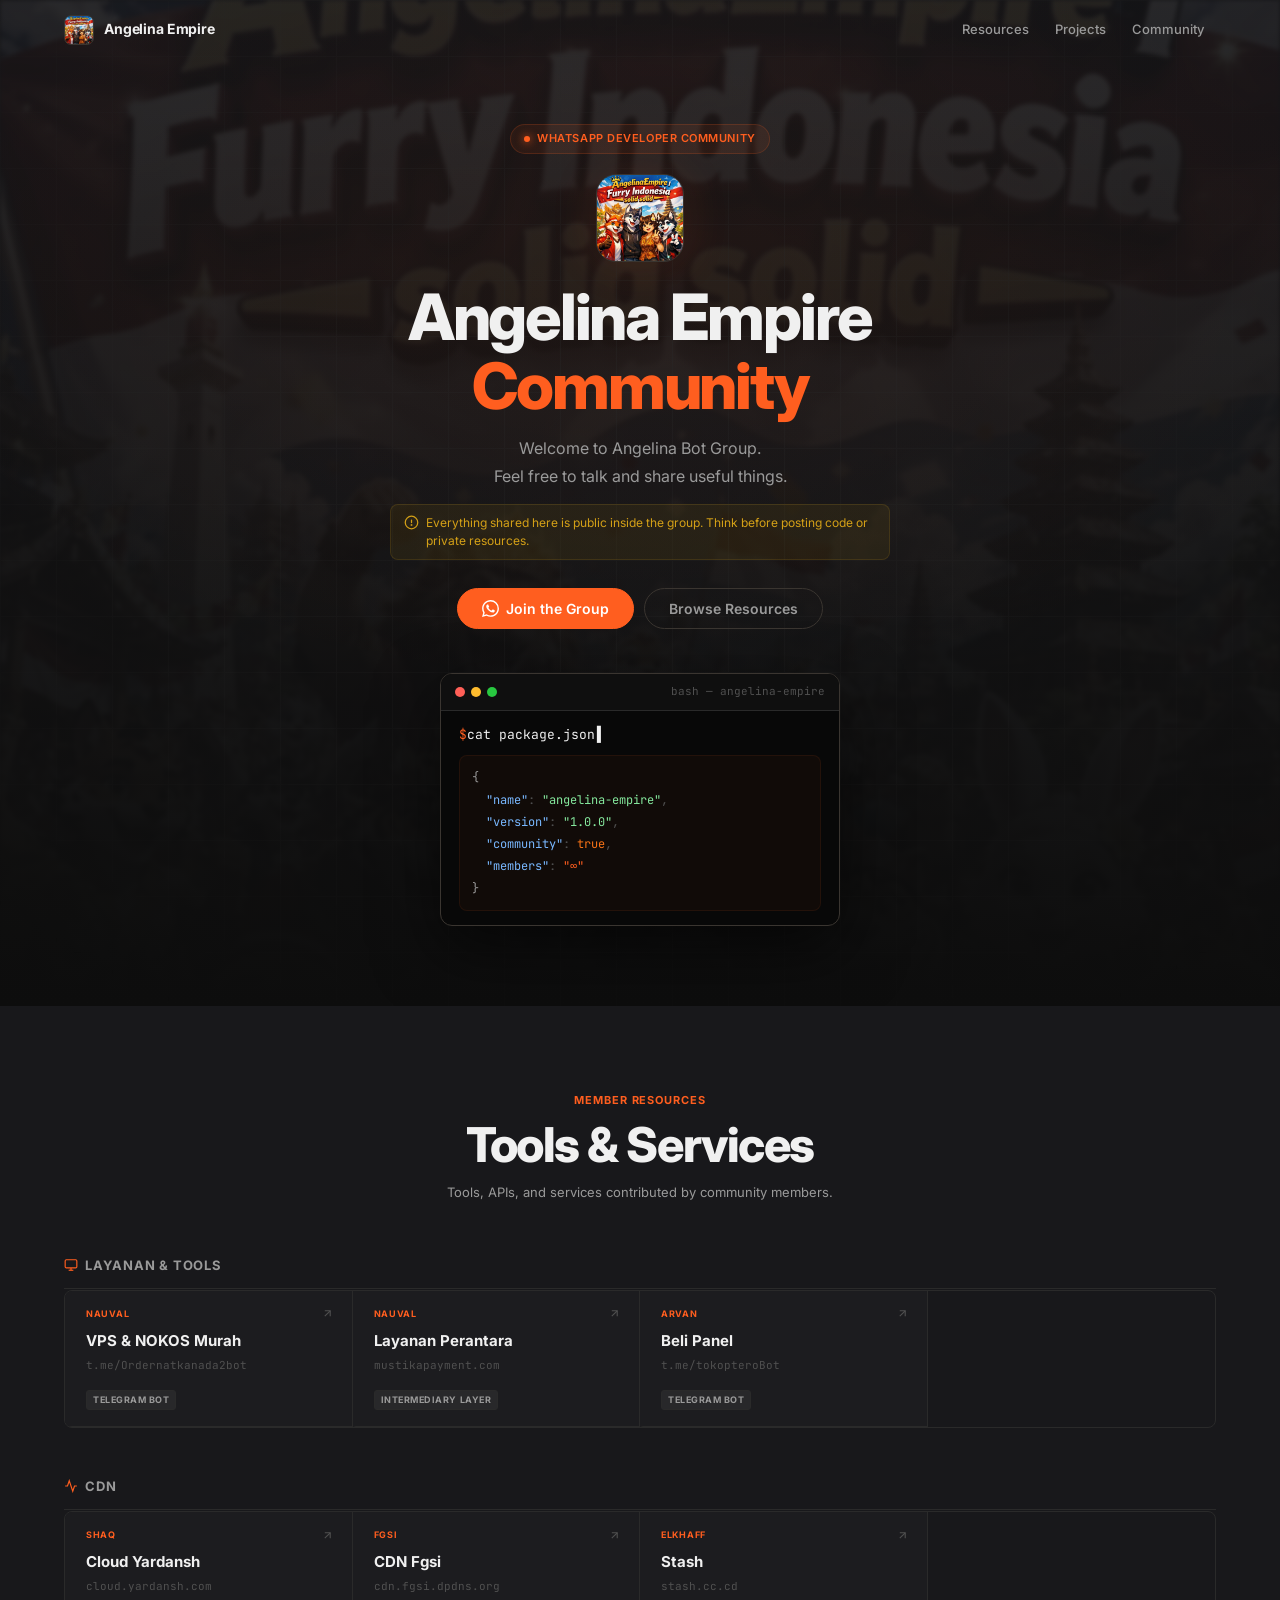
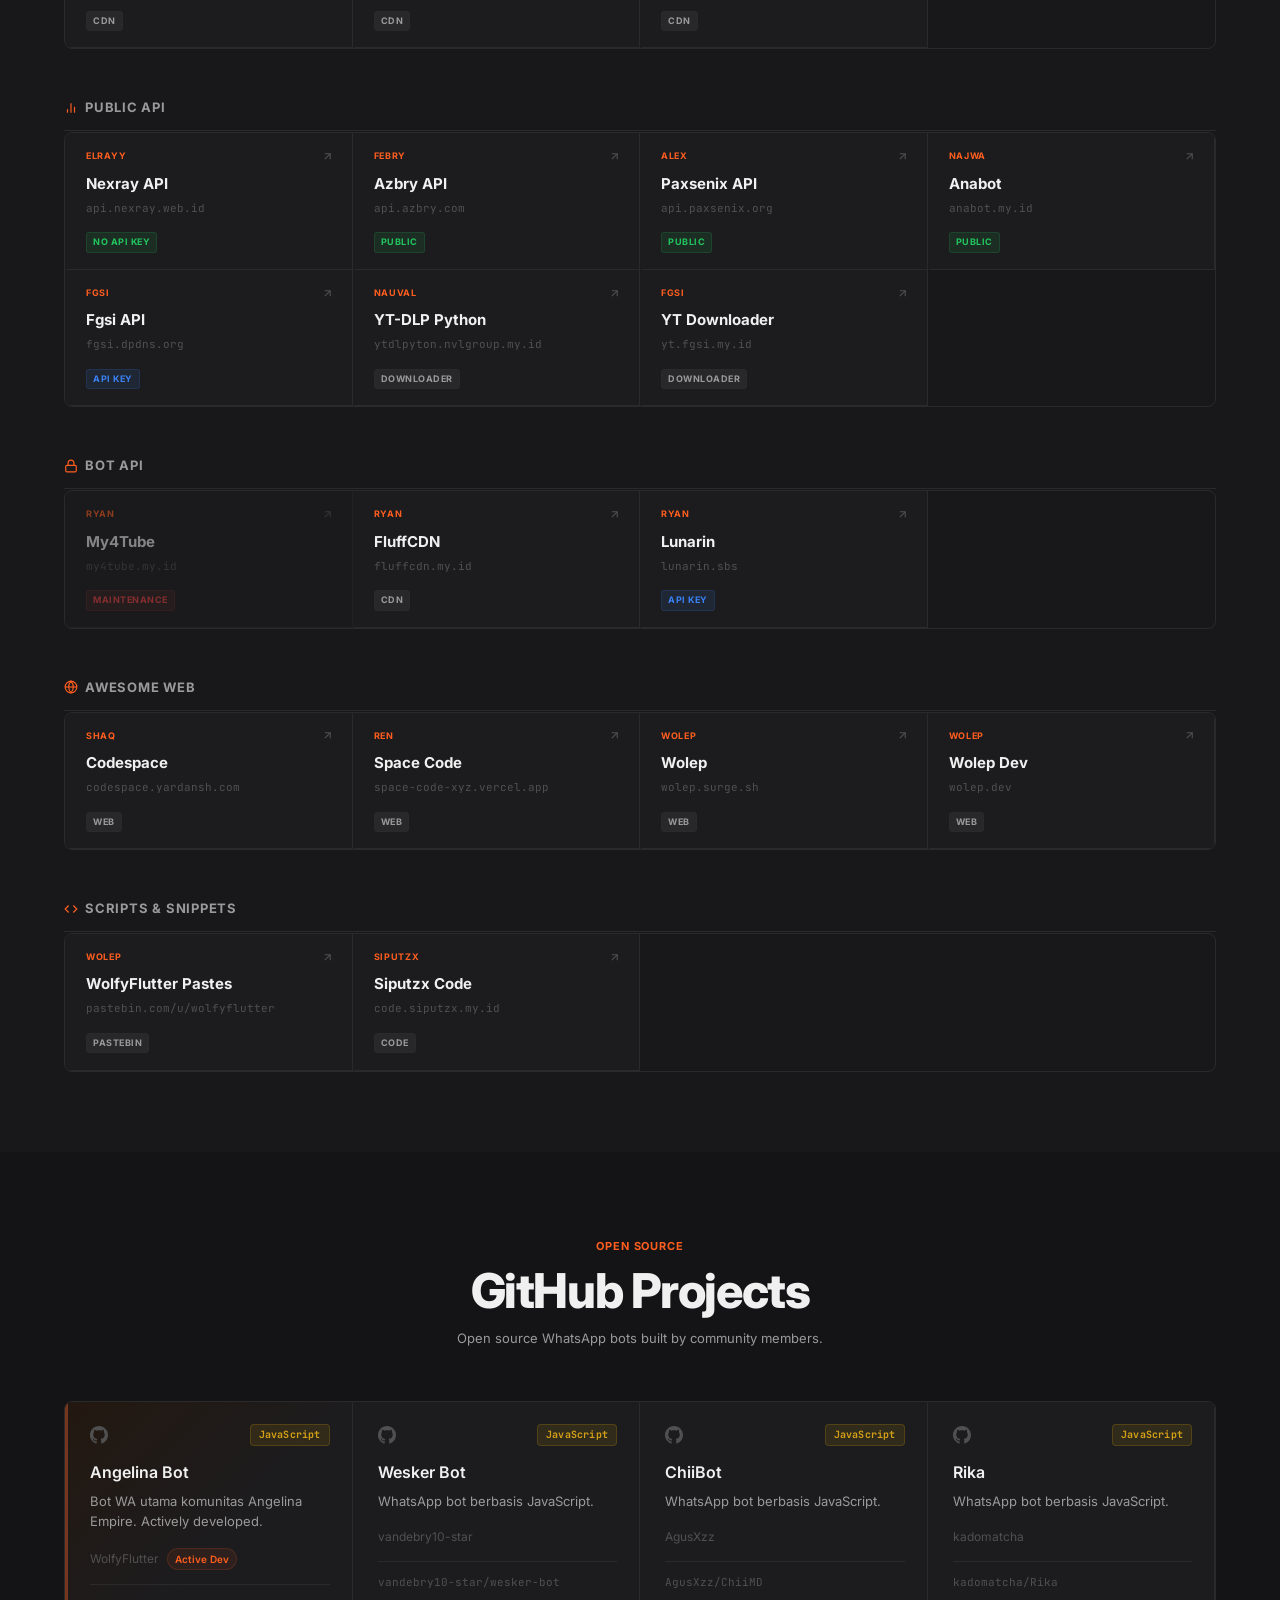
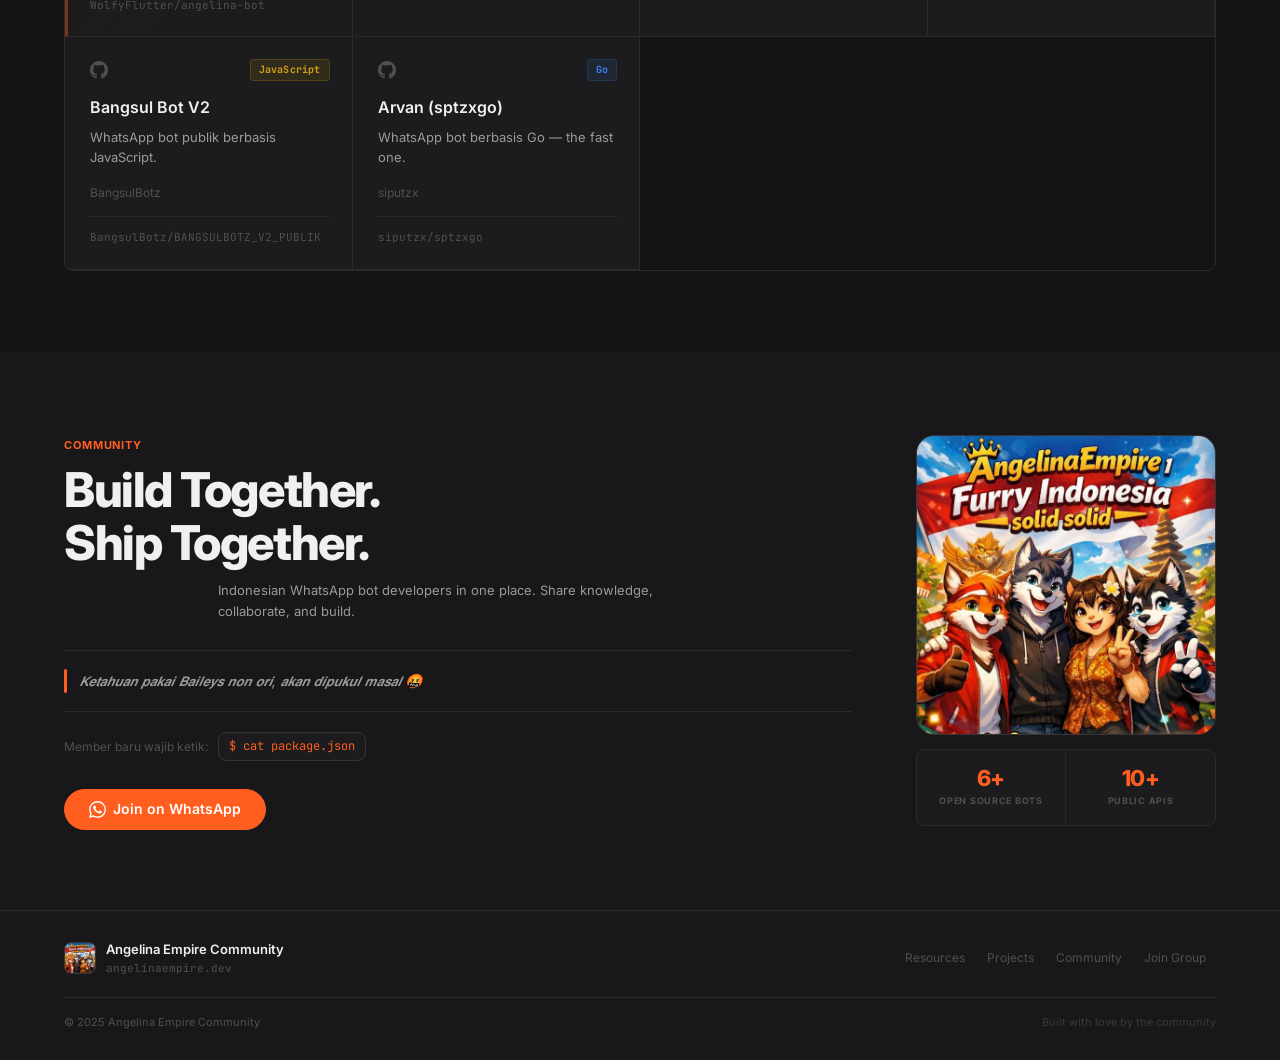
==== index.html @ 52cd5bbf "chore: extract ${ZIP_PATH} into repo" ====
<!DOCTYPE html>
<html lang="id">
<head>
  <meta charset="UTF-8">
  <meta name="viewport" content="width=device-width, initial-scale=1.0">
  <meta name="description" content="Angelina Empire Community — Komunitas developer WhatsApp Bot Indonesia. Resources, API, CDN, dan open source projects.">
  <meta property="og:title" content="Angelina Empire Community">
  <meta property="og:description" content="Komunitas developer WhatsApp Bot Indonesia. Resources, API, CDN, dan open source projects.">
  <meta property="og:image" content="https://angelinaempire.dev/assets/og-image.png">
  <meta property="og:image:width" content="1200">
  <meta property="og:image:height" content="630">
  <meta name="twitter:image" content="https://angelinaempire.dev/assets/og-image.png">
  <meta property="og:url" content="https://angelinaempire.dev">
  <meta name="twitter:card" content="summary_large_image">
  <title>Angelina Empire Community</title>
  <link rel="icon" type="image/png" sizes="32x32" href="/assets/favicon-32.png">
  <link rel="icon" type="image/png" sizes="16x16" href="/assets/favicon-16.png">
  <link rel="apple-touch-icon" sizes="180x180" href="/assets/apple-touch-icon.png">
  <link rel="icon" type="image/png" href="/assets/favicon.png">
  <link rel="preconnect" href="https://fonts.googleapis.com">
  <link rel="preconnect" href="https://fonts.gstatic.com" crossorigin>
  <link href="https://fonts.googleapis.com/css2?family=Inter:wght@300;400;500;600;700;800;900&family=JetBrains+Mono:wght@400;500;600&display=swap" rel="stylesheet">
  <link rel="stylesheet" href="style.css">
</head>
<body>

  <!-- NAV -->
  <nav class="nav" id="nav">
    <div class="nav-container">
      <a href="#" class="nav-brand">
        <img src="/assets/logo.jpeg" alt="Angelina Empire" class="nav-logo">
        <span class="nav-title">Angelina Empire</span>
      </a>
      <div class="nav-links">
        <a href="#resources" class="nav-link">Resources</a>
        <a href="#projects" class="nav-link">Projects</a>
        <a href="#community" class="nav-link">Community</a>
      </div>
      <button class="nav-hamburger" id="hamburger" aria-label="Toggle menu">
        <span></span><span></span><span></span>
      </button>
    </div>
  </nav>

  <!-- MOBILE MENU -->
  <div class="mobile-menu" id="mobileMenu">
    <a href="#resources" class="mobile-link">Resources</a>
    <a href="#projects" class="mobile-link">Projects</a>
    <a href="#community" class="mobile-link">Community</a>
    <a href="#community" class="mobile-link">Join the Community</a>
  </div>

  <!-- HERO -->
  <section class="hero" id="home">
    <div class="hero-bg">
      <img src="/assets/hero.jpeg" alt="" class="hero-bg-img" aria-hidden="true">
      <div class="hero-bg-overlay"></div>
      <div class="hero-grid-overlay"></div>
    </div>
    <div class="hero-content">
      <div class="hero-badge">
        <span class="badge-dot"></span>
        WhatsApp Developer Community
      </div>
      <img src="/assets/logo.jpeg" alt="Angelina Empire Community" class="hero-avatar">
      <h1 class="hero-title">
        Angelina Empire<br>
        <span class="hero-title-accent">Community</span>
      </h1>
      <p class="hero-desc">
        Welcome to Angelina Bot Group.<br>
        Feel free to talk and share useful things.
      </p>
      <div class="hero-notice">
        <svg width="15" height="15" viewBox="0 0 24 24" fill="none" stroke="currentColor" stroke-width="2" stroke-linecap="round" stroke-linejoin="round" aria-hidden="true"><circle cx="12" cy="12" r="10"/><line x1="12" y1="8" x2="12" y2="12"/><circle cx="12" cy="16" r="0.5" fill="currentColor"/></svg>
        Everything shared here is public inside the group. Think before posting code or private resources.
      </div>
      <div class="hero-actions">
        <a href="https://chat.whatsapp.com/FkUKtysLpDe4QeLFT6Z0Zv" target="_blank" rel="noopener" class="btn btn-primary btn-lg">
          <svg width="17" height="17" viewBox="0 0 24 24" fill="currentColor" aria-hidden="true"><path d="M17.472 14.382c-.297-.149-1.758-.867-2.03-.967-.273-.099-.471-.148-.67.15-.197.297-.767.966-.94 1.164-.173.199-.347.223-.644.075-.297-.15-1.255-.463-2.39-1.475-.883-.788-1.48-1.761-1.653-2.059-.173-.297-.018-.458.13-.606.134-.133.298-.347.446-.52.149-.174.198-.298.298-.497.099-.198.05-.371-.025-.52-.075-.149-.669-1.612-.916-2.207-.242-.579-.487-.5-.669-.51-.173-.008-.371-.01-.57-.01-.198 0-.52.074-.792.372-.272.297-1.04 1.016-1.04 2.479 0 1.462 1.065 2.875 1.213 3.074.149.198 2.096 3.2 5.077 4.487.709.306 1.262.489 1.694.625.712.227 1.36.195 1.871.118.571-.085 1.758-.719 2.006-1.413.248-.694.248-1.289.173-1.413-.074-.124-.272-.198-.57-.347m-5.421 7.403h-.004a9.87 9.87 0 01-5.031-1.378l-.361-.214-3.741.982.998-3.648-.235-.374a9.86 9.86 0 01-1.51-5.26c.001-5.45 4.436-9.884 9.888-9.884 2.64 0 5.122 1.03 6.988 2.898a9.825 9.825 0 012.893 6.994c-.003 5.45-4.437 9.884-9.885 9.884m8.413-18.297A11.815 11.815 0 0012.05 0C5.495 0 .16 5.335.157 11.892c0 2.096.547 4.142 1.588 5.945L.057 24l6.305-1.654a11.882 11.882 0 005.683 1.448h.005c6.554 0 11.89-5.335 11.893-11.893a11.821 11.821 0 00-3.48-8.413z"/></svg>
          Join the Group
        </a>
        <a href="#resources" class="btn btn-ghost btn-lg">Browse Resources</a>
      </div>
      <div class="hero-terminal">
        <div class="terminal-header">
          <span class="terminal-dot red"></span>
          <span class="terminal-dot yellow"></span>
          <span class="terminal-dot green"></span>
          <span class="terminal-title">bash — angelina-empire</span>
        </div>
        <div class="terminal-body">
          <div class="terminal-line">
            <span class="t-prompt">$</span>
            <span class="t-cmd"> cat package.json</span>
            <span class="t-cursor">▌</span>
          </div>
          <div class="terminal-output">
            <span class="t-brace">{</span><br>
            &nbsp;&nbsp;<span class="t-key">"name"</span><span class="t-colon">:</span> <span class="t-str">"angelina-empire"</span><span class="t-colon">,</span><br>
            &nbsp;&nbsp;<span class="t-key">"version"</span><span class="t-colon">:</span> <span class="t-str">"1.0.0"</span><span class="t-colon">,</span><br>
            &nbsp;&nbsp;<span class="t-key">"community"</span><span class="t-colon">:</span> <span class="t-bool">true</span><span class="t-colon">,</span><br>
            &nbsp;&nbsp;<span class="t-key">"members"</span><span class="t-colon">:</span> <span class="t-num">"∞"</span><br>
            <span class="t-brace">}</span>
          </div>
        </div>
      </div>
    </div>
  </section>

  <!-- RESOURCES -->
  <section class="section" id="resources">
    <div class="container">
      <div class="section-header">
        <div class="section-eyebrow">Member Resources</div>
        <h2 class="section-title">Tools &amp; Services</h2>
        <p class="section-desc">Tools, APIs, and services contributed by community members.</p>
      </div>

      <!-- Layanan & Tools -->
      <div class="resource-category">
        <h3 class="category-title">
          <svg width="14" height="14" viewBox="0 0 24 24" fill="none" stroke="currentColor" stroke-width="2" aria-hidden="true"><rect x="2" y="3" width="20" height="14" rx="2"/><line x1="8" y1="21" x2="16" y2="21"/><line x1="12" y1="17" x2="12" y2="21"/></svg>
          Layanan &amp; Tools
        </h3>
        <div class="resource-grid">
          <a href="https://t.me/Ordernatkanada2bot" target="_blank" rel="noopener" class="resource-card">
            <div class="rc-top">
              <span class="rc-owner">Nauval</span>
              <svg class="rc-arrow" width="13" height="13" viewBox="0 0 24 24" fill="none" stroke="currentColor" stroke-width="2" aria-hidden="true"><line x1="7" y1="17" x2="17" y2="7"/><polyline points="7 7 17 7 17 17"/></svg>
            </div>
            <h4 class="rc-title">VPS &amp; NOKOS Murah</h4>
            <p class="rc-url">t.me/Ordernatkanada2bot</p>
            <span class="rc-tag">Telegram Bot</span>
          </a>
          <a href="https://mustikapayment.com" target="_blank" rel="noopener" class="resource-card">
            <div class="rc-top">
              <span class="rc-owner">Nauval</span>
              <svg class="rc-arrow" width="13" height="13" viewBox="0 0 24 24" fill="none" stroke="currentColor" stroke-width="2" aria-hidden="true"><line x1="7" y1="17" x2="17" y2="7"/><polyline points="7 7 17 7 17 17"/></svg>
            </div>
            <h4 class="rc-title">Layanan Perantara</h4>
            <p class="rc-url">mustikapayment.com</p>
            <span class="rc-tag">Intermediary Layer</span>
          </a>
          <a href="https://t.me/tokopteroBot" target="_blank" rel="noopener" class="resource-card">
            <div class="rc-top">
              <span class="rc-owner">Arvan</span>
              <svg class="rc-arrow" width="13" height="13" viewBox="0 0 24 24" fill="none" stroke="currentColor" stroke-width="2" aria-hidden="true"><line x1="7" y1="17" x2="17" y2="7"/><polyline points="7 7 17 7 17 17"/></svg>
            </div>
            <h4 class="rc-title">Beli Panel</h4>
            <p class="rc-url">t.me/tokopteroBot</p>
            <span class="rc-tag">Telegram Bot</span>
          </a>
        </div>
      </div>

      <!-- CDN -->
      <div class="resource-category">
        <h3 class="category-title">
          <svg width="14" height="14" viewBox="0 0 24 24" fill="none" stroke="currentColor" stroke-width="2" aria-hidden="true"><polyline points="22 12 18 12 15 21 9 3 6 12 2 12"/></svg>
          CDN
        </h3>
        <div class="resource-grid">
          <a href="https://cloud.yardansh.com" target="_blank" rel="noopener" class="resource-card">
            <div class="rc-top">
              <span class="rc-owner">Shaq</span>
              <svg class="rc-arrow" width="13" height="13" viewBox="0 0 24 24" fill="none" stroke="currentColor" stroke-width="2" aria-hidden="true"><line x1="7" y1="17" x2="17" y2="7"/><polyline points="7 7 17 7 17 17"/></svg>
            </div>
            <h4 class="rc-title">Cloud Yardansh</h4>
            <p class="rc-url">cloud.yardansh.com</p>
            <span class="rc-tag">CDN</span>
          </a>
          <a href="https://cdn.fgsi.dpdns.org" target="_blank" rel="noopener" class="resource-card">
            <div class="rc-top">
              <span class="rc-owner">Fgsi</span>
              <svg class="rc-arrow" width="13" height="13" viewBox="0 0 24 24" fill="none" stroke="currentColor" stroke-width="2" aria-hidden="true"><line x1="7" y1="17" x2="17" y2="7"/><polyline points="7 7 17 7 17 17"/></svg>
            </div>
            <h4 class="rc-title">CDN Fgsi</h4>
            <p class="rc-url">cdn.fgsi.dpdns.org</p>
            <span class="rc-tag">CDN</span>
          </a>
          <a href="https://stash.cc.cd" target="_blank" rel="noopener" class="resource-card">
            <div class="rc-top">
              <span class="rc-owner">elkhaff</span>
              <svg class="rc-arrow" width="13" height="13" viewBox="0 0 24 24" fill="none" stroke="currentColor" stroke-width="2" aria-hidden="true"><line x1="7" y1="17" x2="17" y2="7"/><polyline points="7 7 17 7 17 17"/></svg>
            </div>
            <h4 class="rc-title">Stash</h4>
            <p class="rc-url">stash.cc.cd</p>
            <span class="rc-tag">CDN</span>
          </a>
        </div>
      </div>

      <!-- Public API -->
      <div class="resource-category">
        <h3 class="category-title">
          <svg width="14" height="14" viewBox="0 0 24 24" fill="none" stroke="currentColor" stroke-width="2" aria-hidden="true"><path d="M18 20V10"/><path d="M12 20V4"/><path d="M6 20v-6"/></svg>
          Public API
        </h3>
        <div class="resource-grid">
          <a href="https://api.nexray.web.id" target="_blank" rel="noopener" class="resource-card">
            <div class="rc-top">
              <span class="rc-owner">Elrayy</span>
              <svg class="rc-arrow" width="13" height="13" viewBox="0 0 24 24" fill="none" stroke="currentColor" stroke-width="2" aria-hidden="true"><line x1="7" y1="17" x2="17" y2="7"/><polyline points="7 7 17 7 17 17"/></svg>
            </div>
            <h4 class="rc-title">Nexray API</h4>
            <p class="rc-url">api.nexray.web.id</p>
            <span class="rc-tag tag-free">No API Key</span>
          </a>
          <a href="https://api.azbry.com" target="_blank" rel="noopener" class="resource-card">
            <div class="rc-top">
              <span class="rc-owner">Febry</span>
              <svg class="rc-arrow" width="13" height="13" viewBox="0 0 24 24" fill="none" stroke="currentColor" stroke-width="2" aria-hidden="true"><line x1="7" y1="17" x2="17" y2="7"/><polyline points="7 7 17 7 17 17"/></svg>
            </div>
            <h4 class="rc-title">Azbry API</h4>
            <p class="rc-url">api.azbry.com</p>
            <span class="rc-tag tag-free">Public</span>
          </a>
          <a href="https://api.paxsenix.org" target="_blank" rel="noopener" class="resource-card">
            <div class="rc-top">
              <span class="rc-owner">Alex</span>
              <svg class="rc-arrow" width="13" height="13" viewBox="0 0 24 24" fill="none" stroke="currentColor" stroke-width="2" aria-hidden="true"><line x1="7" y1="17" x2="17" y2="7"/><polyline points="7 7 17 7 17 17"/></svg>
            </div>
            <h4 class="rc-title">Paxsenix API</h4>
            <p class="rc-url">api.paxsenix.org</p>
            <span class="rc-tag tag-free">Public</span>
          </a>
          <a href="https://anabot.my.id" target="_blank" rel="noopener" class="resource-card">
            <div class="rc-top">
              <span class="rc-owner">Najwa</span>
              <svg class="rc-arrow" width="13" height="13" viewBox="0 0 24 24" fill="none" stroke="currentColor" stroke-width="2" aria-hidden="true"><line x1="7" y1="17" x2="17" y2="7"/><polyline points="7 7 17 7 17 17"/></svg>
            </div>
            <h4 class="rc-title">Anabot</h4>
            <p class="rc-url">anabot.my.id</p>
            <span class="rc-tag tag-free">Public</span>
          </a>
          <a href="https://fgsi.dpdns.org" target="_blank" rel="noopener" class="resource-card">
            <div class="rc-top">
              <span class="rc-owner">Fgsi</span>
              <svg class="rc-arrow" width="13" height="13" viewBox="0 0 24 24" fill="none" stroke="currentColor" stroke-width="2" aria-hidden="true"><line x1="7" y1="17" x2="17" y2="7"/><polyline points="7 7 17 7 17 17"/></svg>
            </div>
            <h4 class="rc-title">Fgsi API</h4>
            <p class="rc-url">fgsi.dpdns.org</p>
            <span class="rc-tag tag-key">API Key</span>
          </a>
          <a href="https://ytdlpyton.nvlgroup.my.id/" target="_blank" rel="noopener" class="resource-card">
            <div class="rc-top">
              <span class="rc-owner">Nauval</span>
              <svg class="rc-arrow" width="13" height="13" viewBox="0 0 24 24" fill="none" stroke="currentColor" stroke-width="2" aria-hidden="true"><line x1="7" y1="17" x2="17" y2="7"/><polyline points="7 7 17 7 17 17"/></svg>
            </div>
            <h4 class="rc-title">YT-DLP Python</h4>
            <p class="rc-url">ytdlpyton.nvlgroup.my.id</p>
            <span class="rc-tag">Downloader</span>
          </a>
          <a href="https://yt.fgsi.my.id" target="_blank" rel="noopener" class="resource-card">
            <div class="rc-top">
              <span class="rc-owner">Fgsi</span>
              <svg class="rc-arrow" width="13" height="13" viewBox="0 0 24 24" fill="none" stroke="currentColor" stroke-width="2" aria-hidden="true"><line x1="7" y1="17" x2="17" y2="7"/><polyline points="7 7 17 7 17 17"/></svg>
            </div>
            <h4 class="rc-title">YT Downloader</h4>
            <p class="rc-url">yt.fgsi.my.id</p>
            <span class="rc-tag">Downloader</span>
          </a>
        </div>
      </div>

      <!-- Bot API -->
      <div class="resource-category">
        <h3 class="category-title">
          <svg width="14" height="14" viewBox="0 0 24 24" fill="none" stroke="currentColor" stroke-width="2" aria-hidden="true"><rect x="3" y="11" width="18" height="11" rx="2" ry="2"/><path d="M7 11V7a5 5 0 0110 0v4"/></svg>
          Bot API
        </h3>
        <div class="resource-grid">
          <a href="https://my4tube.my.id" target="_blank" rel="noopener" class="resource-card resource-card-dim">
            <div class="rc-top">
              <span class="rc-owner">Ryan</span>
              <svg class="rc-arrow" width="13" height="13" viewBox="0 0 24 24" fill="none" stroke="currentColor" stroke-width="2" aria-hidden="true"><line x1="7" y1="17" x2="17" y2="7"/><polyline points="7 7 17 7 17 17"/></svg>
            </div>
            <h4 class="rc-title">My4Tube</h4>
            <p class="rc-url">my4tube.my.id</p>
            <span class="rc-tag tag-maintenance">Maintenance</span>
          </a>
          <a href="https://fluffcdn.my.id" target="_blank" rel="noopener" class="resource-card">
            <div class="rc-top">
              <span class="rc-owner">Ryan</span>
              <svg class="rc-arrow" width="13" height="13" viewBox="0 0 24 24" fill="none" stroke="currentColor" stroke-width="2" aria-hidden="true"><line x1="7" y1="17" x2="17" y2="7"/><polyline points="7 7 17 7 17 17"/></svg>
            </div>
            <h4 class="rc-title">FluffCDN</h4>
            <p class="rc-url">fluffcdn.my.id</p>
            <span class="rc-tag">CDN</span>
          </a>
          <a href="https://lunarin.sbs" target="_blank" rel="noopener" class="resource-card">
            <div class="rc-top">
              <span class="rc-owner">Ryan</span>
              <svg class="rc-arrow" width="13" height="13" viewBox="0 0 24 24" fill="none" stroke="currentColor" stroke-width="2" aria-hidden="true"><line x1="7" y1="17" x2="17" y2="7"/><polyline points="7 7 17 7 17 17"/></svg>
            </div>
            <h4 class="rc-title">Lunarin</h4>
            <p class="rc-url">lunarin.sbs</p>
            <span class="rc-tag tag-key">API Key</span>
          </a>
        </div>
      </div>

      <!-- Awesome Web -->
      <div class="resource-category">
        <h3 class="category-title">
          <svg width="14" height="14" viewBox="0 0 24 24" fill="none" stroke="currentColor" stroke-width="2" aria-hidden="true"><circle cx="12" cy="12" r="10"/><line x1="2" y1="12" x2="22" y2="12"/><path d="M12 2a15.3 15.3 0 014 10 15.3 15.3 0 01-4 10 15.3 15.3 0 01-4-10 15.3 15.3 0 014-10z"/></svg>
          Awesome Web
        </h3>
        <div class="resource-grid">
          <a href="https://codespace.yardansh.com" target="_blank" rel="noopener" class="resource-card">
            <div class="rc-top">
              <span class="rc-owner">Shaq</span>
              <svg class="rc-arrow" width="13" height="13" viewBox="0 0 24 24" fill="none" stroke="currentColor" stroke-width="2" aria-hidden="true"><line x1="7" y1="17" x2="17" y2="7"/><polyline points="7 7 17 7 17 17"/></svg>
            </div>
            <h4 class="rc-title">Codespace</h4>
            <p class="rc-url">codespace.yardansh.com</p>
            <span class="rc-tag">Web</span>
          </a>
          <a href="https://space-code-xyz.vercel.app" target="_blank" rel="noopener" class="resource-card">
            <div class="rc-top">
              <span class="rc-owner">Ren</span>
              <svg class="rc-arrow" width="13" height="13" viewBox="0 0 24 24" fill="none" stroke="currentColor" stroke-width="2" aria-hidden="true"><line x1="7" y1="17" x2="17" y2="7"/><polyline points="7 7 17 7 17 17"/></svg>
            </div>
            <h4 class="rc-title">Space Code</h4>
            <p class="rc-url">space-code-xyz.vercel.app</p>
            <span class="rc-tag">Web</span>
          </a>
          <a href="https://wolep.surge.sh/" target="_blank" rel="noopener" class="resource-card">
            <div class="rc-top">
              <span class="rc-owner">wolep</span>
              <svg class="rc-arrow" width="13" height="13" viewBox="0 0 24 24" fill="none" stroke="currentColor" stroke-width="2" aria-hidden="true"><line x1="7" y1="17" x2="17" y2="7"/><polyline points="7 7 17 7 17 17"/></svg>
            </div>
            <h4 class="rc-title">Wolep</h4>
            <p class="rc-url">wolep.surge.sh</p>
            <span class="rc-tag">Web</span>
          </a>
          <a href="https://wolep.dev/" target="_blank" rel="noopener" class="resource-card">
            <div class="rc-top">
              <span class="rc-owner">wolep</span>
              <svg class="rc-arrow" width="13" height="13" viewBox="0 0 24 24" fill="none" stroke="currentColor" stroke-width="2" aria-hidden="true"><line x1="7" y1="17" x2="17" y2="7"/><polyline points="7 7 17 7 17 17"/></svg>
            </div>
            <h4 class="rc-title">Wolep Dev</h4>
            <p class="rc-url">wolep.dev</p>
            <span class="rc-tag">Web</span>
          </a>
        </div>
      </div>

      <!-- Scripts & Snippets -->
      <div class="resource-category">
        <h3 class="category-title">
          <svg width="14" height="14" viewBox="0 0 24 24" fill="none" stroke="currentColor" stroke-width="2" aria-hidden="true"><polyline points="16 18 22 12 16 6"/><polyline points="8 6 2 12 8 18"/></svg>
          Scripts &amp; Snippets
        </h3>
        <div class="resource-grid">
          <a href="https://pastebin.com/u/wolfyflutter" target="_blank" rel="noopener" class="resource-card">
            <div class="rc-top">
              <span class="rc-owner">wolep</span>
              <svg class="rc-arrow" width="13" height="13" viewBox="0 0 24 24" fill="none" stroke="currentColor" stroke-width="2" aria-hidden="true"><line x1="7" y1="17" x2="17" y2="7"/><polyline points="7 7 17 7 17 17"/></svg>
            </div>
            <h4 class="rc-title">WolfyFlutter Pastes</h4>
            <p class="rc-url">pastebin.com/u/wolfyflutter</p>
            <span class="rc-tag">Pastebin</span>
          </a>
          <a href="https://code.siputzx.my.id" target="_blank" rel="noopener" class="resource-card">
            <div class="rc-top">
              <span class="rc-owner">siputzx</span>
              <svg class="rc-arrow" width="13" height="13" viewBox="0 0 24 24" fill="none" stroke="currentColor" stroke-width="2" aria-hidden="true"><line x1="7" y1="17" x2="17" y2="7"/><polyline points="7 7 17 7 17 17"/></svg>
            </div>
            <h4 class="rc-title">Siputzx Code</h4>
            <p class="rc-url">code.siputzx.my.id</p>
            <span class="rc-tag">Code</span>
          </a>
        </div>
      </div>

    </div>
  </section>

  <!-- PROJECTS -->
  <section class="section section-alt" id="projects">
    <div class="container">
      <div class="section-header">
        <div class="section-eyebrow">Open Source</div>
        <h2 class="section-title">GitHub Projects</h2>
        <p class="section-desc">Open source WhatsApp bots built by community members.</p>
      </div>
      <div class="projects-grid">

        <a href="https://github.com/WolfyFlutter/angelina-bot" target="_blank" rel="noopener" class="project-card project-card-featured">
          <div class="pc-header">
            <svg class="pc-icon" width="18" height="18" viewBox="0 0 24 24" fill="currentColor" aria-hidden="true"><path d="M12 0c-6.626 0-12 5.373-12 12 0 5.302 3.438 9.8 8.207 11.387.599.111.793-.261.793-.577v-2.234c-3.338.726-4.033-1.416-4.033-1.416-.546-1.387-1.333-1.756-1.333-1.756-1.089-.745.083-.729.083-.729 1.205.084 1.839 1.237 1.839 1.237 1.07 1.834 2.807 1.304 3.492.997.107-.775.418-1.305.762-1.604-2.665-.305-5.467-1.334-5.467-5.931 0-1.311.469-2.381 1.236-3.221-.124-.303-.535-1.524.117-3.176 0 0 1.008-.322 3.301 1.23.957-.266 1.983-.399 3.003-.404 1.02.005 2.047.138 3.006.404 2.291-1.552 3.297-1.23 3.297-1.23.653 1.653.242 2.874.118 3.176.77.84 1.235 1.911 1.235 3.221 0 4.609-2.807 5.624-5.479 5.921.43.372.823 1.102.823 2.222v3.293c0 .319.192.694.801.576 4.765-1.589 8.199-6.086 8.199-11.386 0-6.627-5.373-12-12-12z"/></svg>
            <span class="pc-lang pc-lang-js">JavaScript</span>
          </div>
          <h4 class="pc-title">Angelina Bot</h4>
          <p class="pc-desc">Bot WA utama komunitas Angelina Empire. Actively developed.</p>
          <div class="pc-footer">
            <span class="pc-author">WolfyFlutter</span>
            <span class="pc-badge">Active Dev</span>
          </div>
          <code class="pc-repo">WolfyFlutter/angelina-bot</code>
        </a>

        <a href="https://github.com/vandebry10-star/wesker-bot" target="_blank" rel="noopener" class="project-card">
          <div class="pc-header">
            <svg class="pc-icon" width="18" height="18" viewBox="0 0 24 24" fill="currentColor" aria-hidden="true"><path d="M12 0c-6.626 0-12 5.373-12 12 0 5.302 3.438 9.8 8.207 11.387.599.111.793-.261.793-.577v-2.234c-3.338.726-4.033-1.416-4.033-1.416-.546-1.387-1.333-1.756-1.333-1.756-1.089-.745.083-.729.083-.729 1.205.084 1.839 1.237 1.839 1.237 1.07 1.834 2.807 1.304 3.492.997.107-.775.418-1.305.762-1.604-2.665-.305-5.467-1.334-5.467-5.931 0-1.311.469-2.381 1.236-3.221-.124-.303-.535-1.524.117-3.176 0 0 1.008-.322 3.301 1.23.957-.266 1.983-.399 3.003-.404 1.02.005 2.047.138 3.006.404 2.291-1.552 3.297-1.23 3.297-1.23.653 1.653.242 2.874.118 3.176.77.84 1.235 1.911 1.235 3.221 0 4.609-2.807 5.624-5.479 5.921.43.372.823 1.102.823 2.222v3.293c0 .319.192.694.801.576 4.765-1.589 8.199-6.086 8.199-11.386 0-6.627-5.373-12-12-12z"/></svg>
            <span class="pc-lang pc-lang-js">JavaScript</span>
          </div>
          <h4 class="pc-title">Wesker Bot</h4>
          <p class="pc-desc">WhatsApp bot berbasis JavaScript.</p>
          <div class="pc-footer">
            <span class="pc-author">vandebry10-star</span>
          </div>
          <code class="pc-repo">vandebry10-star/wesker-bot</code>
        </a>

        <a href="https://github.com/AgusXzz/ChiiMD" target="_blank" rel="noopener" class="project-card">
          <div class="pc-header">
            <svg class="pc-icon" width="18" height="18" viewBox="0 0 24 24" fill="currentColor" aria-hidden="true"><path d="M12 0c-6.626 0-12 5.373-12 12 0 5.302 3.438 9.8 8.207 11.387.599.111.793-.261.793-.577v-2.234c-3.338.726-4.033-1.416-4.033-1.416-.546-1.387-1.333-1.756-1.333-1.756-1.089-.745.083-.729.083-.729 1.205.084 1.839 1.237 1.839 1.237 1.07 1.834 2.807 1.304 3.492.997.107-.775.418-1.305.762-1.604-2.665-.305-5.467-1.334-5.467-5.931 0-1.311.469-2.381 1.236-3.221-.124-.303-.535-1.524.117-3.176 0 0 1.008-.322 3.301 1.23.957-.266 1.983-.399 3.003-.404 1.02.005 2.047.138 3.006.404 2.291-1.552 3.297-1.23 3.297-1.23.653 1.653.242 2.874.118 3.176.77.84 1.235 1.911 1.235 3.221 0 4.609-2.807 5.624-5.479 5.921.43.372.823 1.102.823 2.222v3.293c0 .319.192.694.801.576 4.765-1.589 8.199-6.086 8.199-11.386 0-6.627-5.373-12-12-12z"/></svg>
            <span class="pc-lang pc-lang-js">JavaScript</span>
          </div>
          <h4 class="pc-title">ChiiBot</h4>
          <p class="pc-desc">WhatsApp bot berbasis JavaScript.</p>
          <div class="pc-footer">
            <span class="pc-author">AgusXzz</span>
          </div>
          <code class="pc-repo">AgusXzz/ChiiMD</code>
        </a>

        <a href="https://github.com/kadomatcha/Rika" target="_blank" rel="noopener" class="project-card">
          <div class="pc-header">
            <svg class="pc-icon" width="18" height="18" viewBox="0 0 24 24" fill="currentColor" aria-hidden="true"><path d="M12 0c-6.626 0-12 5.373-12 12 0 5.302 3.438 9.8 8.207 11.387.599.111.793-.261.793-.577v-2.234c-3.338.726-4.033-1.416-4.033-1.416-.546-1.387-1.333-1.756-1.333-1.756-1.089-.745.083-.729.083-.729 1.205.084 1.839 1.237 1.839 1.237 1.07 1.834 2.807 1.304 3.492.997.107-.775.418-1.305.762-1.604-2.665-.305-5.467-1.334-5.467-5.931 0-1.311.469-2.381 1.236-3.221-.124-.303-.535-1.524.117-3.176 0 0 1.008-.322 3.301 1.23.957-.266 1.983-.399 3.003-.404 1.02.005 2.047.138 3.006.404 2.291-1.552 3.297-1.23 3.297-1.23.653 1.653.242 2.874.118 3.176.77.84 1.235 1.911 1.235 3.221 0 4.609-2.807 5.624-5.479 5.921.43.372.823 1.102.823 2.222v3.293c0 .319.192.694.801.576 4.765-1.589 8.199-6.086 8.199-11.386 0-6.627-5.373-12-12-12z"/></svg>
            <span class="pc-lang pc-lang-js">JavaScript</span>
          </div>
          <h4 class="pc-title">Rika</h4>
          <p class="pc-desc">WhatsApp bot berbasis JavaScript.</p>
          <div class="pc-footer">
            <span class="pc-author">kadomatcha</span>
          </div>
          <code class="pc-repo">kadomatcha/Rika</code>
        </a>

        <a href="https://github.com/BangsulBotz/BANGSULBOTZ_V2_PUBLIK" target="_blank" rel="noopener" class="project-card">
          <div class="pc-header">
            <svg class="pc-icon" width="18" height="18" viewBox="0 0 24 24" fill="currentColor" aria-hidden="true"><path d="M12 0c-6.626 0-12 5.373-12 12 0 5.302 3.438 9.8 8.207 11.387.599.111.793-.261.793-.577v-2.234c-3.338.726-4.033-1.416-4.033-1.416-.546-1.387-1.333-1.756-1.333-1.756-1.089-.745.083-.729.083-.729 1.205.084 1.839 1.237 1.839 1.237 1.07 1.834 2.807 1.304 3.492.997.107-.775.418-1.305.762-1.604-2.665-.305-5.467-1.334-5.467-5.931 0-1.311.469-2.381 1.236-3.221-.124-.303-.535-1.524.117-3.176 0 0 1.008-.322 3.301 1.23.957-.266 1.983-.399 3.003-.404 1.02.005 2.047.138 3.006.404 2.291-1.552 3.297-1.23 3.297-1.23.653 1.653.242 2.874.118 3.176.77.84 1.235 1.911 1.235 3.221 0 4.609-2.807 5.624-5.479 5.921.43.372.823 1.102.823 2.222v3.293c0 .319.192.694.801.576 4.765-1.589 8.199-6.086 8.199-11.386 0-6.627-5.373-12-12-12z"/></svg>
            <span class="pc-lang pc-lang-js">JavaScript</span>
          </div>
          <h4 class="pc-title">Bangsul Bot V2</h4>
          <p class="pc-desc">WhatsApp bot publik berbasis JavaScript.</p>
          <div class="pc-footer">
            <span class="pc-author">BangsulBotz</span>
          </div>
          <code class="pc-repo">BangsulBotz/BANGSULBOTZ_V2_PUBLIK</code>
        </a>

        <a href="https://github.com/siputzx/sptzxgo" target="_blank" rel="noopener" class="project-card">
          <div class="pc-header">
            <svg class="pc-icon" width="18" height="18" viewBox="0 0 24 24" fill="currentColor" aria-hidden="true"><path d="M12 0c-6.626 0-12 5.373-12 12 0 5.302 3.438 9.8 8.207 11.387.599.111.793-.261.793-.577v-2.234c-3.338.726-4.033-1.416-4.033-1.416-.546-1.387-1.333-1.756-1.333-1.756-1.089-.745.083-.729.083-.729 1.205.084 1.839 1.237 1.839 1.237 1.07 1.834 2.807 1.304 3.492.997.107-.775.418-1.305.762-1.604-2.665-.305-5.467-1.334-5.467-5.931 0-1.311.469-2.381 1.236-3.221-.124-.303-.535-1.524.117-3.176 0 0 1.008-.322 3.301 1.23.957-.266 1.983-.399 3.003-.404 1.02.005 2.047.138 3.006.404 2.291-1.552 3.297-1.23 3.297-1.23.653 1.653.242 2.874.118 3.176.77.84 1.235 1.911 1.235 3.221 0 4.609-2.807 5.624-5.479 5.921.43.372.823 1.102.823 2.222v3.293c0 .319.192.694.801.576 4.765-1.589 8.199-6.086 8.199-11.386 0-6.627-5.373-12-12-12z"/></svg>
            <span class="pc-lang pc-lang-go">Go</span>
          </div>
          <h4 class="pc-title">Arvan (sptzxgo)</h4>
          <p class="pc-desc">WhatsApp bot berbasis Go — the fast one.</p>
          <div class="pc-footer">
            <span class="pc-author">siputzx</span>
          </div>
          <code class="pc-repo">siputzx/sptzxgo</code>
        </a>

      </div>
    </div>
  </section>

  <!-- COMMUNITY CTA -->
  <section class="section" id="community">
    <div class="container">
      <div class="community-wrap">
        <div class="community-left">
          <div class="section-eyebrow">Community</div>
          <h2 class="section-title" style="text-align:left;">Build Together.<br>Ship Together.</h2>
          <p class="section-desc" style="text-align:left;margin-bottom:28px;">Indonesian WhatsApp bot developers in one place. Share knowledge, collaborate, and build.</p>
          <div class="community-motto">
            <div class="motto-bar"></div>
            <p class="motto-text">𝙆𝙚𝙩𝙖𝙝𝙪𝙖𝙣 𝙥𝙖𝙠𝙖𝙞 𝘽𝙖𝙞𝙡𝙚𝙮𝙨 𝙣𝙤𝙣 𝙤𝙧𝙞, 𝙖𝙠𝙖𝙣 𝙙𝙞𝙥𝙪𝙠𝙪𝙡 𝙢𝙖𝙨𝙖𝙡 🤬</p>
          </div>
          <div class="community-rule">
            <span class="rule-label">Member baru wajib ketik:</span>
            <code class="rule-code">$ cat package.json</code>
          </div>
          <a href="https://chat.whatsapp.com/FkUKtysLpDe4QeLFT6Z0Zv" target="_blank" rel="noopener" class="btn btn-primary btn-lg">
            <svg width="17" height="17" viewBox="0 0 24 24" fill="currentColor" aria-hidden="true"><path d="M17.472 14.382c-.297-.149-1.758-.867-2.03-.967-.273-.099-.471-.148-.67.15-.197.297-.767.966-.94 1.164-.173.199-.347.223-.644.075-.297-.15-1.255-.463-2.39-1.475-.883-.788-1.48-1.761-1.653-2.059-.173-.297-.018-.458.13-.606.134-.133.298-.347.446-.52.149-.174.198-.298.298-.497.099-.198.05-.371-.025-.52-.075-.149-.669-1.612-.916-2.207-.242-.579-.487-.5-.669-.51-.173-.008-.371-.01-.57-.01-.198 0-.52.074-.792.372-.272.297-1.04 1.016-1.04 2.479 0 1.462 1.065 2.875 1.213 3.074.149.198 2.096 3.2 5.077 4.487.709.306 1.262.489 1.694.625.712.227 1.36.195 1.871.118.571-.085 1.758-.719 2.006-1.413.248-.694.248-1.289.173-1.413-.074-.124-.272-.198-.57-.347m-5.421 7.403h-.004a9.87 9.87 0 01-5.031-1.378l-.361-.214-3.741.982.998-3.648-.235-.374a9.86 9.86 0 01-1.51-5.26c.001-5.45 4.436-9.884 9.888-9.884 2.64 0 5.122 1.03 6.988 2.898a9.825 9.825 0 012.893 6.994c-.003 5.45-4.437 9.884-9.885 9.884m8.413-18.297A11.815 11.815 0 0012.05 0C5.495 0 .16 5.335.157 11.892c0 2.096.547 4.142 1.588 5.945L.057 24l6.305-1.654a11.882 11.882 0 005.683 1.448h.005c6.554 0 11.89-5.335 11.893-11.893a11.821 11.821 0 00-3.48-8.413z"/></svg>
            Join on WhatsApp
          </a>
        </div>
        <div class="community-right">
          <div class="community-card">
            <img src="/assets/logo.jpeg" alt="Angelina Empire Community" class="community-img">
            <div class="community-stats">
              <div class="stat">
                <span class="stat-num">6+</span>
                <span class="stat-label">Open Source Bots</span>
              </div>
              <div class="stat">
                <span class="stat-num">10+</span>
                <span class="stat-label">Public APIs</span>
              </div>
            </div>
          </div>
        </div>
      </div>
    </div>
  </section>

  <!-- FOOTER -->
  <footer class="footer">
    <div class="container">
      <div class="footer-top">
        <div class="footer-brand">
          <img src="/assets/logo.jpeg" alt="Angelina Empire" class="footer-logo">
          <div>
            <div class="footer-name">Angelina Empire Community</div>
            <div class="footer-domain">angelinaempire.dev</div>
          </div>
        </div>
        <nav class="footer-links" aria-label="Footer navigation">
          <a href="#resources" class="footer-link">Resources</a>
          <a href="#projects" class="footer-link">Projects</a>
          <a href="#community" class="footer-link">Community</a>
          <a href="https://chat.whatsapp.com/FkUKtysLpDe4QeLFT6Z0Zv" target="_blank" rel="noopener" class="footer-link">Join Group</a>
        </nav>
      </div>
      <div class="footer-bottom">
        <span class="footer-copy">© 2025 Angelina Empire Community</span>
        <span class="footer-copy footer-copy-muted">Built with love by the community</span>
      </div>
    </div>
  </footer>

  <script>
    const hamburger = document.getElementById('hamburger');
    const mobileMenu = document.getElementById('mobileMenu');
    const nav = document.getElementById('nav');

    hamburger.addEventListener('click', () => {
      const open = mobileMenu.classList.toggle('active');
      hamburger.classList.toggle('active', open);
    });

    document.querySelectorAll('.mobile-link').forEach(link => {
      link.addEventListener('click', () => {
        mobileMenu.classList.remove('active');
        hamburger.classList.remove('active');
      });
    });

    document.querySelectorAll('a[href^="#"]').forEach(a => {
      a.addEventListener('click', e => {
        const target = document.querySelector(a.getAttribute('href'));
        if (target) {
          e.preventDefault();
          target.scrollIntoView({ behavior: 'smooth', block: 'start' });
        }
      });
    });

    window.addEventListener('scroll', () => {
      nav.classList.toggle('scrolled', window.scrollY > 20);
    }, { passive: true });
  </script>
</body>
</html>
---- style.css ----
/* ============================================
   ANGELINA EMPIRE COMMUNITY
   Theme: Cloudflare Developer Docs Inspired
   ============================================ */

*, *::before, *::after {
  margin: 0;
  padding: 0;
  box-sizing: border-box;
}

:root {
  --bg:           #18181b;
  --bg-surface:   #141416;
  --bg-card:      #1c1c1f;
  --bg-card-h:    #1f1c19;
  --bg-warm:      #2a2118;
  --bg-warm-d:    #3d2010;
  --border:       #2a2a2a;
  --border-h:     #3a3530;
  --orange:       #ff5e1f;
  --orange-h:     #ff7038;
  --orange-dim:   rgba(255,94,31,.08);
  --orange-glow:  rgba(255,94,31,.2);
  --text:         #f0f0f0;
  --text-2:       #9a9a9a;
  --text-muted:   #505050;
  --green:        #22c55e;
  --green-dim:    rgba(34,197,94,.1);
  --blue:         #3b82f6;
  --blue-dim:     rgba(59,130,246,.1);
  --red:          #ef4444;
  --red-dim:      rgba(239,68,68,.1);
  --yellow:       #d4a017;
  --yellow-dim:   rgba(212,160,23,.08);
  --radius:       8px;
  --radius-lg:    12px;
  --radius-xl:    18px;
  --nav-h:        60px;
  --font:         'Inter', system-ui, -apple-system, sans-serif;
  --mono:         'JetBrains Mono', 'Fira Code', monospace;
}

html { scroll-behavior: smooth; }

body {
  font-family: var(--font);
  background: var(--bg);
  color: var(--text);
  line-height: 1.6;
  -webkit-font-smoothing: antialiased;
  -moz-osx-font-smoothing: grayscale;
}

a { text-decoration: none; color: inherit; }
img { display: block; }

::-webkit-scrollbar { width: 5px; }
::-webkit-scrollbar-track { background: var(--bg); }
::-webkit-scrollbar-thumb { background: var(--border-h); border-radius: 3px; }

/* ─── NAV ─────────────────────────────────── */
.nav {
  position: fixed;
  inset: 0 0 auto 0;
  z-index: 100;
  height: var(--nav-h);
  border-bottom: 1px solid transparent;
  transition: border-color .25s, background .25s, backdrop-filter .25s;
}
.nav.scrolled {
  background: rgba(13,13,13,.88);
  backdrop-filter: blur(14px);
  -webkit-backdrop-filter: blur(14px);
  border-bottom-color: var(--border);
}

.nav-container {
  max-width: 1200px;
  margin: 0 auto;
  padding: 0 24px;
  height: 100%;
  display: flex;
  align-items: center;
  gap: 8px;
}

.nav-brand {
  display: flex;
  align-items: center;
  gap: 10px;
  flex-shrink: 0;
}
.nav-logo {
  width: 30px;
  height: 30px;
  border-radius: 7px;
  object-fit: cover;
  border: 1px solid var(--border-h);
}
.nav-title {
  font-size: 14px;
  font-weight: 700;
  letter-spacing: -.01em;
}

.nav-links {
  display: flex;
  gap: 2px;
  margin-left: auto;
}
.nav-link {
  padding: 6px 12px;
  border-radius: var(--radius);
  font-size: 13px;
  font-weight: 500;
  color: var(--text-2);
  transition: color .15s, background .15s;
}
.nav-link:hover { color: var(--text); background: var(--bg-card); }


.nav-hamburger {
  display: none;
  flex-direction: column;
  gap: 4px;
  background: none;
  border: none;
  cursor: pointer;
  padding: 6px;
  margin-left: auto;
}
.nav-hamburger span {
  display: block;
  width: 20px;
  height: 2px;
  background: var(--text-2);
  border-radius: 2px;
  transition: transform .25s, opacity .25s;
}
.nav-hamburger.active span:nth-child(1) { transform: translateY(6px) rotate(45deg); }
.nav-hamburger.active span:nth-child(2) { opacity: 0; }
.nav-hamburger.active span:nth-child(3) { transform: translateY(-6px) rotate(-45deg); }

/* ─── MOBILE MENU ─────────────────────────── */
.mobile-menu {
  position: fixed;
  top: var(--nav-h);
  inset-inline: 0;
  z-index: 99;
  background: rgba(13,13,13,.97);
  backdrop-filter: blur(12px);
  border-bottom: 1px solid var(--border);
  padding: 12px 24px 20px;
  flex-direction: column;
  gap: 4px;
  display: none;
}
.mobile-menu.active { display: flex; }
.mobile-link {
  padding: 10px 12px;
  border-radius: var(--radius);
  font-size: 15px;
  font-weight: 500;
  color: var(--text-2);
  transition: background .15s, color .15s;
}
.mobile-link:hover { background: var(--bg-card); color: var(--text); }

/* ─── BUTTONS ─────────────────────────────── */
.btn {
  display: inline-flex;
  align-items: center;
  gap: 7px;
  padding: 8px 16px;
  border-radius: var(--radius);
  font-size: 13px;
  font-weight: 600;
  font-family: var(--font);
  cursor: pointer;
  border: 1px solid transparent;
  transition: background .2s, box-shadow .2s, border-color .2s, color .2s;
  white-space: nowrap;
  line-height: 1;
}
.btn-primary {
  background: var(--orange);
  color: #fff;
  border-color: var(--orange);
}
.btn-primary:hover {
  background: var(--orange-h);
  border-color: var(--orange-h);
  box-shadow: 0 0 24px var(--orange-glow);
}
.btn-ghost {
  background: transparent;
  color: var(--text-2);
  border-color: var(--border-h);
}
.btn-ghost:hover { background: var(--bg-card); color: var(--text); border-color: var(--border-h); }
.btn-lg { padding: 11px 24px; font-size: 14px; border-radius: 100px; }

/* ─── HERO ────────────────────────────────── */
.hero {
  position: relative;
  min-height: 100vh;
  display: flex;
  align-items: center;
  justify-content: center;
  padding: calc(var(--nav-h) + 64px) 24px 80px;
  overflow: hidden;
}

.hero-bg {
  position: absolute;
  inset: 0;
  z-index: 0;
}
.hero-bg-img {
  width: 100%;
  height: 100%;
  object-fit: cover;
  object-position: center 20%;
  opacity: .1;
  filter: saturate(.4) blur(2px);
}
.hero-bg-overlay {
  position: absolute;
  inset: 0;
  background:
    radial-gradient(ellipse 90% 60% at 50% 30%, rgba(255,94,31,.05) 0%, transparent 65%),
    linear-gradient(to bottom, rgba(13,13,13,.2) 0%, rgba(13,13,13,.65) 55%, rgba(13,13,13,1) 100%);
}
.hero-grid-overlay {
  position: absolute;
  inset: 0;
  background-image:
    linear-gradient(var(--border) 1px, transparent 1px),
    linear-gradient(90deg, var(--border) 1px, transparent 1px);
  background-size: 56px 56px;
  opacity: .35;
  mask-image: radial-gradient(ellipse 75% 75% at 50% 35%, black 0%, transparent 100%);
  -webkit-mask-image: radial-gradient(ellipse 75% 75% at 50% 35%, black 0%, transparent 100%);
}

.hero-content {
  position: relative;
  z-index: 1;
  text-align: center;
  max-width: 680px;
  width: 100%;
}

.hero-badge {
  display: inline-flex;
  align-items: center;
  gap: 7px;
  padding: 5px 13px;
  background: var(--orange-dim);
  border: 1px solid rgba(255,94,31,.18);
  border-radius: 100px;
  font-size: 11px;
  font-weight: 600;
  color: var(--orange);
  margin-bottom: 20px;
  letter-spacing: .05em;
  text-transform: uppercase;
}
.badge-dot {
  width: 6px;
  height: 6px;
  background: var(--orange);
  border-radius: 50%;
  box-shadow: 0 0 8px var(--orange);
  animation: blink-dot 2s ease-in-out infinite;
}
@keyframes blink-dot {
  0%, 100% { opacity: 1; }
  50%       { opacity: .35; }
}

.hero-avatar {
  width: 88px;
  height: 88px;
  border-radius: 20px;
  object-fit: cover;
  margin: 0 auto 20px;
  border: 1.5px solid var(--border-h);
  box-shadow: 0 0 48px rgba(255,94,31,.12);
}

.hero-title {
  font-size: clamp(34px, 7vw, 64px);
  font-weight: 800;
  line-height: 1.08;
  letter-spacing: -.035em;
  margin-bottom: 14px;
}
.hero-title-accent { color: var(--orange); }

.hero-desc {
  font-size: 16px;
  color: var(--text-2);
  margin-bottom: 14px;
  line-height: 1.75;
}

.hero-notice {
  display: inline-flex;
  align-items: flex-start;
  gap: 7px;
  background: var(--yellow-dim);
  border: 1px solid rgba(212,160,23,.14);
  border-radius: var(--radius);
  padding: 9px 13px;
  font-size: 12px;
  color: var(--yellow);
  margin-bottom: 28px;
  text-align: left;
  max-width: 500px;
  line-height: 1.5;
}
.hero-notice svg { flex-shrink: 0; margin-top: 1px; }

.hero-actions {
  display: flex;
  gap: 10px;
  justify-content: center;
  flex-wrap: wrap;
  margin-bottom: 44px;
}

/* ─── TERMINAL ────────────────────────────── */
.hero-terminal {
  background: #080808;
  border: 1px solid var(--border-h);
  border-radius: var(--radius-lg);
  overflow: hidden;
  text-align: left;
  max-width: 400px;
  margin: 0 auto;
  box-shadow: 0 24px 64px rgba(0,0,0,.55);
}
.terminal-header {
  display: flex;
  align-items: center;
  gap: 6px;
  padding: 9px 14px;
  background: #0f0f0f;
  border-bottom: 1px solid var(--border);
}
.terminal-dot { width: 10px; height: 10px; border-radius: 50%; }
.terminal-dot.red    { background: #ff5f57; }
.terminal-dot.yellow { background: #febc2e; }
.terminal-dot.green  { background: #28c840; }
.terminal-title {
  margin-left: auto;
  font-size: 11px;
  font-family: var(--mono);
  color: var(--text-muted);
}
.terminal-body {
  padding: 14px 18px;
  font-family: var(--mono);
  font-size: 13px;
}
.terminal-line { display: flex; align-items: center; gap: 0; }
.t-prompt { color: var(--orange); }
.t-cmd    { color: var(--text); }
.t-cursor { color: var(--text); animation: caret 1s step-end infinite; margin-left: 2px; }
@keyframes caret { 0%, 100% { opacity: 1; } 50% { opacity: 0; } }

.terminal-output {
  margin-top: 10px;
  padding: 10px 12px;
  background: rgba(255,94,31,.04);
  border-radius: var(--radius);
  border: 1px solid rgba(255,94,31,.08);
  font-size: 12px;
  line-height: 1.85;
  color: var(--text-2);
}
.t-brace  { color: var(--text-2); }
.t-key    { color: #79b8ff; }
.t-colon  { color: var(--text-muted); }
.t-str    { color: #85e89d; }
.t-bool   { color: #f97316; }
.t-num    { color: var(--orange); }

/* ─── SECTIONS ────────────────────────────── */
.section { padding: 80px 0; }
.section-alt { background: var(--bg-surface); }

.container {
  max-width: 1200px;
  margin: 0 auto;
  padding: 0 24px;
}

.section-header { text-align: center; margin-bottom: 52px; }
.section-eyebrow {
  display: inline-block;
  font-size: 11px;
  font-weight: 700;
  letter-spacing: .08em;
  text-transform: uppercase;
  color: var(--orange);
  margin-bottom: 10px;
}
.section-title {
  font-size: clamp(32px, 4vw, 48px);
  font-weight: 800;
  letter-spacing: -.03em;
  margin-bottom: 10px;
  line-height: 1.1;
}
.section-desc {
  font-size: 13px;
  color: var(--text-2);
  max-width: 480px;
  margin: 0 auto;
  line-height: 1.6;
}

/* ─── RESOURCES ───────────────────────────── */
.resource-category { margin-bottom: 48px; }
.resource-category:last-child { margin-bottom: 0; }

.category-title {
  display: flex;
  align-items: center;
  gap: 7px;
  font-size: 13px;
  font-weight: 700;
  color: var(--text-2);
  text-transform: uppercase;
  letter-spacing: .06em;
  margin-bottom: 1px;
  padding-bottom: 12px;
  border-bottom: 1px solid var(--border);
}
.category-title svg { color: var(--orange); flex-shrink: 0; }

.resource-grid {
  display: grid;
  grid-template-columns: repeat(auto-fill, minmax(250px, 1fr));
  gap: 0;
  border: 1px solid var(--border);
  border-radius: var(--radius);
  overflow: hidden;
}

.resource-card {
  display: block;
  background: var(--bg-card);
  border: none;
  border-bottom: 1px solid var(--border);
  border-right: 1px solid var(--border);
  border-left: 3px solid transparent;
  padding: 16px 18px;
  transition: background .18s, border-left-color .18s;
  position: relative;
}
.resource-card:hover {
  background: var(--bg-warm);
  border-left-color: var(--orange);
}
.resource-card-dim { opacity: .5; }
.resource-card-dim:hover { opacity: .75; background: var(--bg-card); border-left-color: var(--border); }

.rc-top {
  display: flex;
  align-items: center;
  justify-content: space-between;
  margin-bottom: 8px;
}
.rc-owner {
  font-size: 9px;
  font-weight: 700;
  color: var(--orange);
  letter-spacing: .08em;
  text-transform: uppercase;
}
.rc-arrow {
  color: var(--text-muted);
  transition: color .18s, transform .18s;
}
.resource-card:hover .rc-arrow {
  color: var(--orange);
  transform: translate(2px, -2px);
}

.rc-title {
  font-size: 15px;
  font-weight: 700;
  color: var(--text);
  margin-bottom: 4px;
}
.rc-url {
  font-size: 11px;
  font-family: var(--mono);
  color: var(--text-muted);
  margin-bottom: 10px;
  white-space: nowrap;
  overflow: hidden;
  text-overflow: ellipsis;
}

.rc-tag {
  display: inline-block;
  font-size: 9px;
  font-weight: 700;
  padding: 2px 6px;
  border-radius: 3px;
  background: rgba(255,255,255,.05);
  color: var(--text-2);
  border: 1px solid var(--border);
  letter-spacing: .06em;
  text-transform: uppercase;
}
.tag-free        { background: var(--green-dim); color: var(--green);  border-color: rgba(34,197,94,.15); }
.tag-key         { background: var(--blue-dim);  color: var(--blue);   border-color: rgba(59,130,246,.15); }
.tag-maintenance { background: var(--red-dim);   color: var(--red);    border-color: rgba(239,68,68,.15); }

/* ─── PROJECTS ────────────────────────────── */
.projects-grid {
  display: grid;
  grid-template-columns: repeat(auto-fill, minmax(280px, 1fr));
  border: 1px solid var(--border);
  border-radius: var(--radius);
  overflow: hidden;
}

.project-card {
  display: block;
  background: var(--bg-card);
  border: none;
  border-bottom: 1px solid var(--border);
  border-right: 1px solid var(--border);
  border-left: 3px solid transparent;
  padding: 22px;
  transition: background .18s, border-left-color .18s;
}
.project-card:hover {
  background: var(--bg-warm);
  border-left-color: var(--orange);
}
.project-card-featured {
  background: linear-gradient(135deg, #231810 0%, #1c1c1f 60%);
  border-left-color: rgba(255,94,31,.4);
}
.project-card-featured:hover {
  background: var(--bg-warm-d);
  border-left-color: var(--orange);
}

.pc-header {
  display: flex;
  align-items: center;
  justify-content: space-between;
  margin-bottom: 14px;
}
.pc-icon { color: var(--text-muted); }
.pc-lang {
  font-size: 10px;
  font-weight: 700;
  font-family: var(--mono);
  padding: 2px 8px;
  border-radius: 4px;
  letter-spacing: .02em;
}
.pc-lang-js { background: rgba(234,179,8,.1);  color: #d4a017; border: 1px solid rgba(234,179,8,.18); }
.pc-lang-go { background: var(--blue-dim);      color: var(--blue); border: 1px solid rgba(59,130,246,.18); }

.pc-title {
  font-size: 16px;
  font-weight: 600;
  color: var(--text);
  margin-bottom: 6px;
}
.pc-desc {
  font-size: 13px;
  color: var(--text-2);
  line-height: 1.55;
  margin-bottom: 16px;
}
.pc-footer {
  display: flex;
  align-items: center;
  gap: 8px;
  margin-bottom: 14px;
}
.pc-author {
  font-size: 12px;
  color: var(--text-muted);
}
.pc-badge {
  font-size: 10px;
  font-weight: 600;
  color: var(--orange);
  background: var(--orange-dim);
  padding: 2px 7px;
  border-radius: 100px;
  border: 1px solid rgba(255,94,31,.15);
}
.pc-repo {
  display: block;
  font-size: 11px;
  font-family: var(--mono);
  color: var(--text-muted);
  padding-top: 12px;
  border-top: 1px solid var(--border);
  transition: color .18s;
}
.project-card:hover .pc-repo { color: var(--orange); }

/* ─── COMMUNITY ───────────────────────────── */
.community-wrap {
  display: grid;
  grid-template-columns: 1fr 300px;
  gap: 64px;
  align-items: center;
}

.community-motto {
  display: flex;
  align-items: flex-start;
  gap: 12px;
  padding: 18px 0;
  border-top: 1px solid var(--border);
  border-bottom: 1px solid var(--border);
  margin-bottom: 20px;
}
.motto-bar {
  width: 3px;
  align-self: stretch;
  background: var(--orange);
  border-radius: 2px;
  flex-shrink: 0;
  min-height: 24px;
}
.motto-text {
  font-size: 14px;
  color: var(--text-2);
  font-style: italic;
  line-height: 1.65;
}

.community-rule {
  display: flex;
  align-items: center;
  gap: 10px;
  margin-bottom: 28px;
  flex-wrap: wrap;
}
.rule-label {
  font-size: 12px;
  color: var(--text-muted);
}
.rule-code {
  font-family: var(--mono);
  font-size: 12px;
  background: var(--bg-card);
  border: 1px solid var(--border-h);
  padding: 4px 10px;
  border-radius: var(--radius);
  color: var(--orange);
}

.community-card { width: 100%; }

.community-img {
  width: 100%;
  aspect-ratio: 1;
  border-radius: var(--radius-xl);
  object-fit: cover;
  border: 1px solid var(--border-h);
  margin-bottom: 14px;
}
.community-stats {
  display: grid;
  grid-template-columns: repeat(2, 1fr);
  gap: 0;
  border: 1px solid var(--border);
  border-radius: var(--radius);
  overflow: hidden;
}
.stat {
  background: var(--bg-card);
  border-right: 1px solid var(--border);
  padding: 16px 12px;
  text-align: center;
  transition: background .18s;
}
.stat:last-child { border-right: none; }
.stat:hover { background: var(--bg-warm); }
.stat-num {
  display: block;
  font-size: 22px;
  font-weight: 800;
  color: var(--orange);
  line-height: 1.15;
  margin-bottom: 3px;
  letter-spacing: -.02em;
}
.stat-label {
  display: block;
  font-size: 9px;
  font-weight: 700;
  color: var(--text-muted);
  text-transform: uppercase;
  letter-spacing: .08em;
}

/* ─── FOOTER ──────────────────────────────── */
.footer {
  border-top: 1px solid var(--border);
  padding: 28px 0;
}
.footer-top {
  display: flex;
  align-items: center;
  justify-content: space-between;
  flex-wrap: wrap;
  gap: 16px;
  margin-bottom: 20px;
}
.footer-brand { display: flex; align-items: center; gap: 10px; }
.footer-logo {
  width: 32px;
  height: 32px;
  border-radius: 7px;
  object-fit: cover;
  border: 1px solid var(--border-h);
}
.footer-name {
  font-size: 13px;
  font-weight: 600;
  color: var(--text);
}
.footer-domain {
  font-size: 11px;
  font-family: var(--mono);
  color: var(--text-muted);
}
.footer-links { display: flex; gap: 2px; flex-wrap: wrap; }
.footer-link {
  padding: 5px 10px;
  font-size: 12px;
  color: var(--text-muted);
  border-radius: 6px;
  transition: color .15s, background .15s;
}
.footer-link:hover { color: var(--text); background: var(--bg-card); }
.footer-bottom {
  display: flex;
  justify-content: space-between;
  flex-wrap: wrap;
  gap: 6px;
  padding-top: 16px;
  border-top: 1px solid var(--border);
}
.footer-copy { font-size: 11px; color: var(--text-muted); }
.footer-copy-muted { opacity: .6; }

/* ─── RESPONSIVE ──────────────────────────── */
@media (max-width: 900px) {
  .community-wrap { grid-template-columns: 1fr; gap: 40px; }
  .community-right { max-width: 320px; margin: 0 auto; width: 100%; }
  .community-card { width: 100%; }
}

@media (max-width: 768px) {
  .nav-links, .nav-cta { display: none; }
  .nav-hamburger { display: flex; }
  .resource-grid { grid-template-columns: 1fr; }
  .projects-grid { grid-template-columns: 1fr; }
  .footer-top { flex-direction: column; align-items: flex-start; }
}

@media (max-width: 480px) {
  .hero-actions { flex-direction: column; align-items: center; }
  .hero-actions .btn { width: 100%; max-width: 300px; justify-content: center; }
  .footer-bottom { flex-direction: column; }
  .community-motto { flex-direction: row; }
}
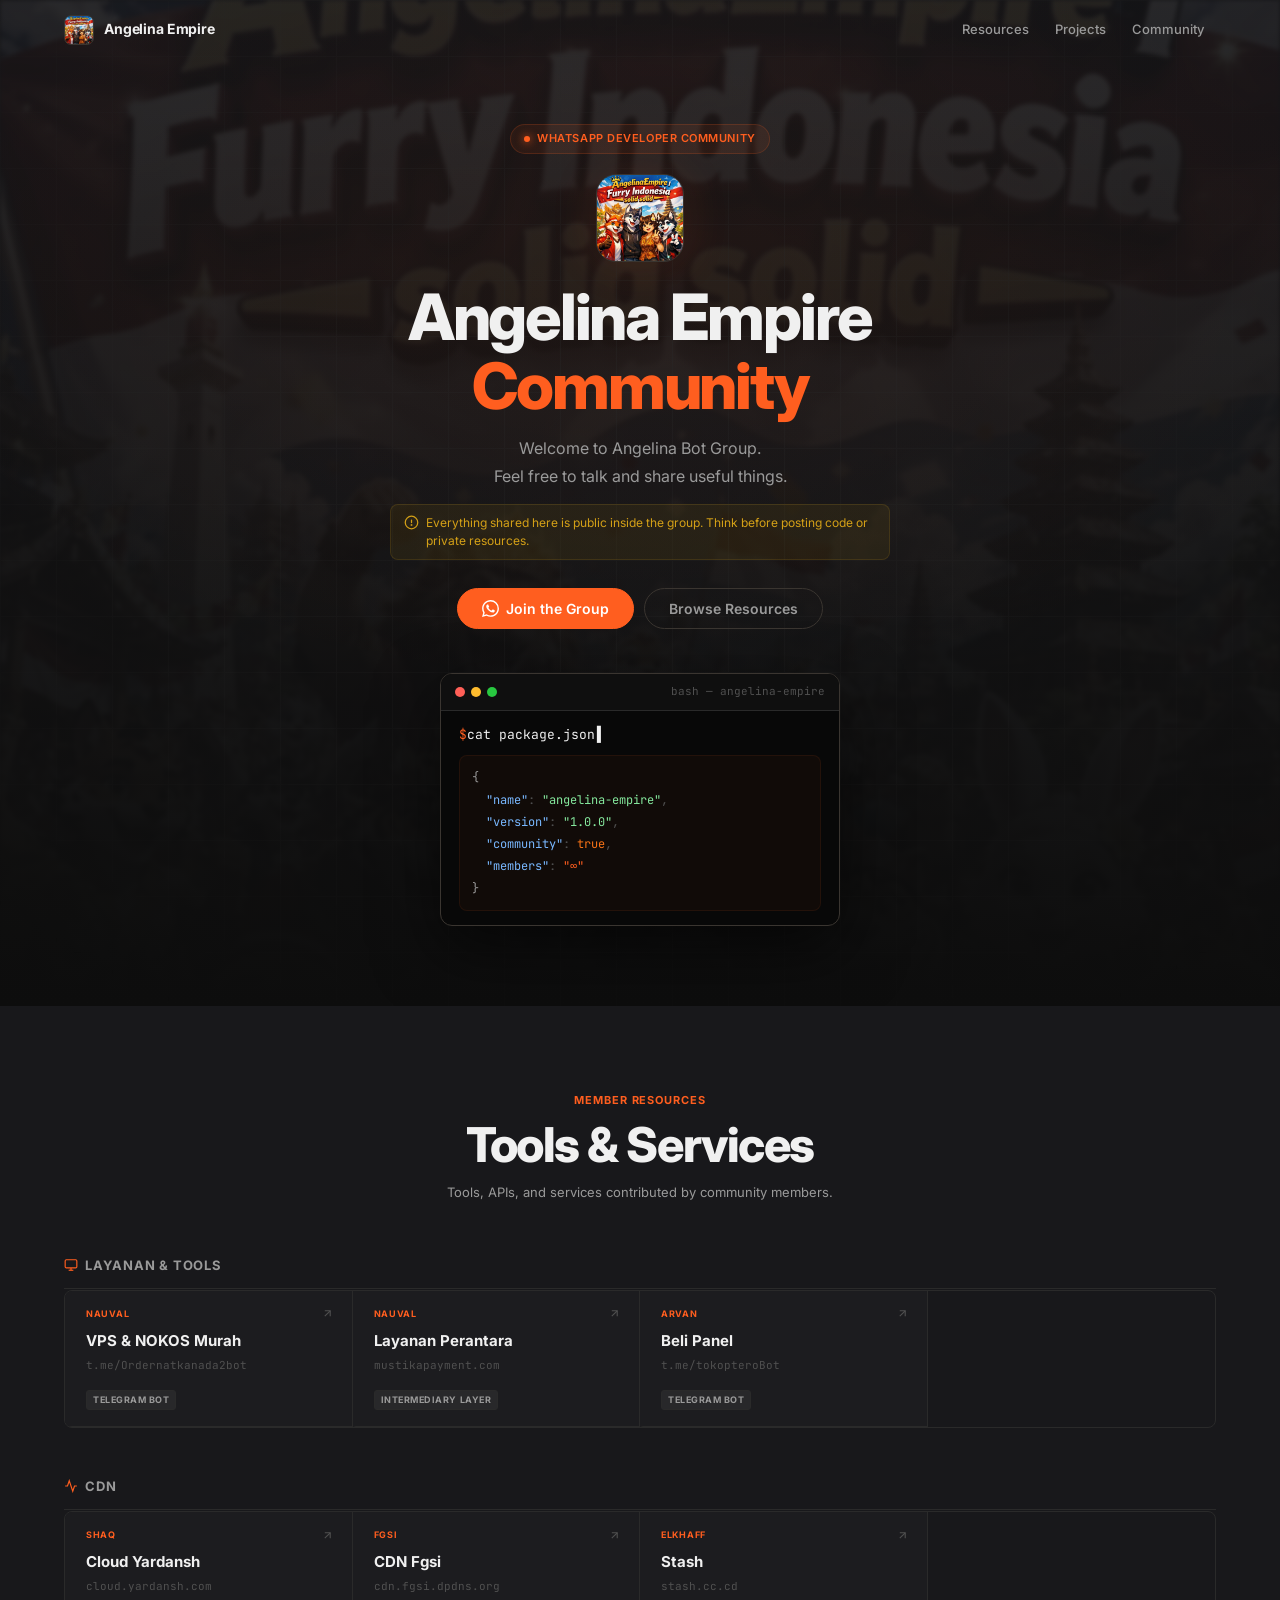
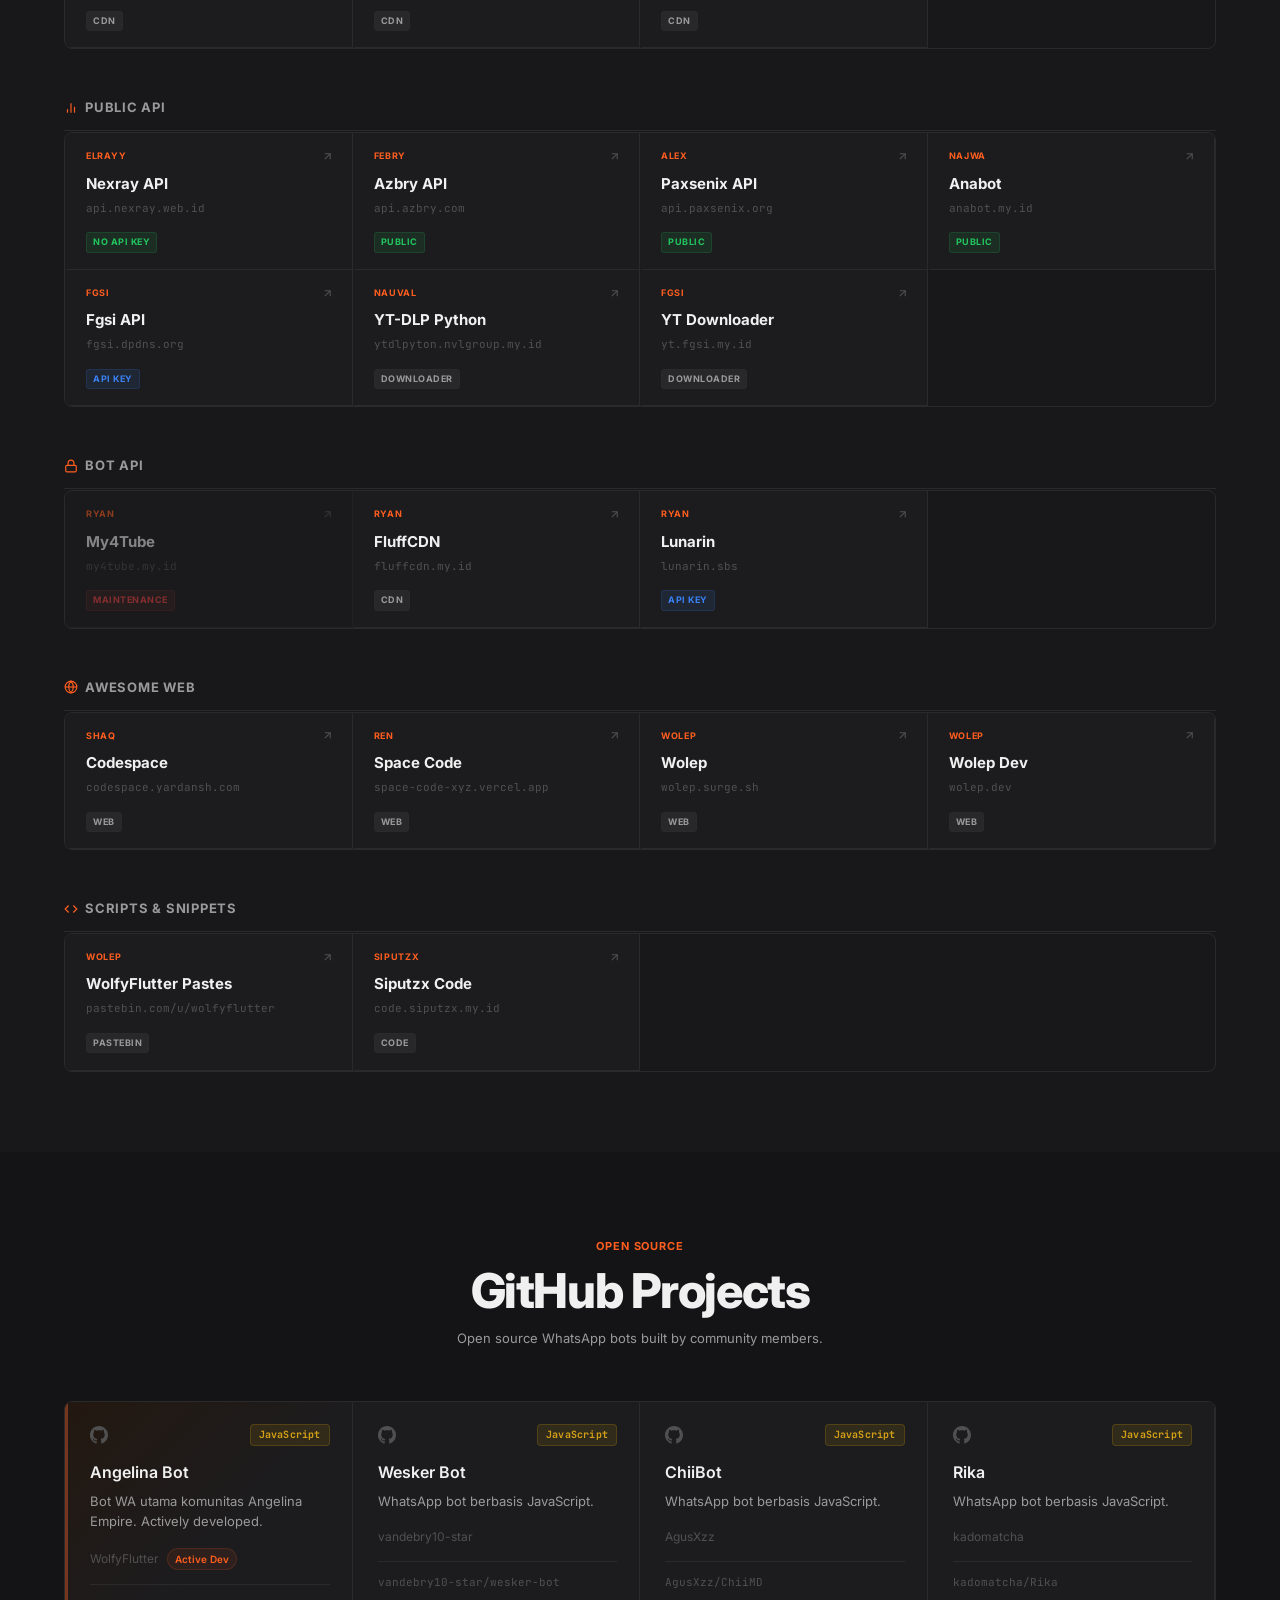
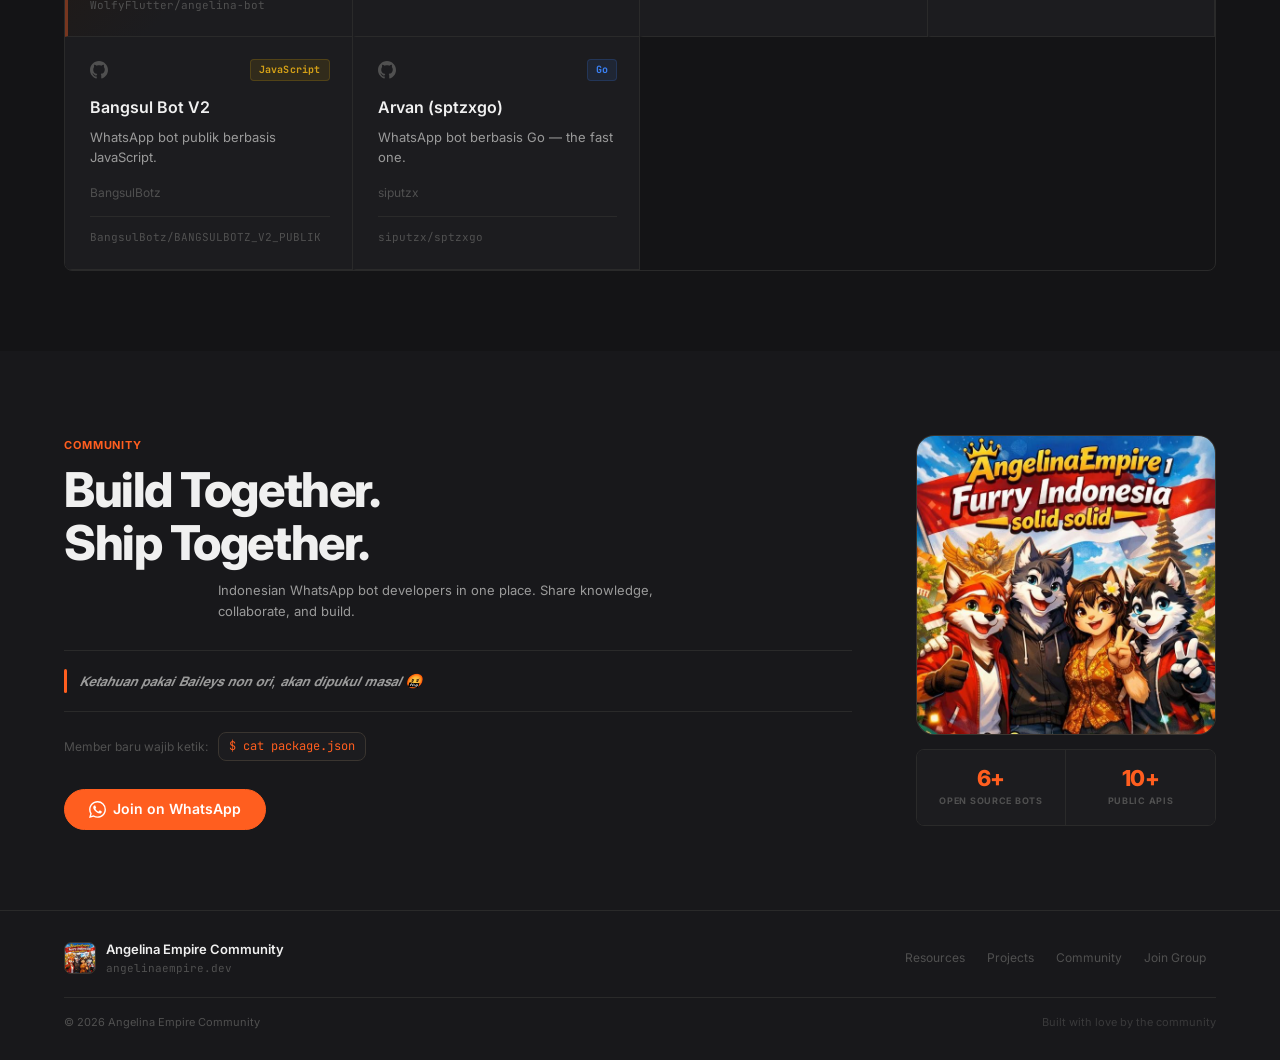
==== commit 8b1b2a75: "Update index.html" ====
--- a/index.html
+++ b/index.html
@@ -6,17 +6,16 @@
   <meta name="description" content="Angelina Empire Community — Komunitas developer WhatsApp Bot Indonesia. Resources, API, CDN, dan open source projects.">
   <meta property="og:title" content="Angelina Empire Community">
   <meta property="og:description" content="Komunitas developer WhatsApp Bot Indonesia. Resources, API, CDN, dan open source projects.">
-  <meta property="og:image" content="https://angelinaempire.dev/assets/og-image.png">
+  <meta property="og:image" content="https://www.angelinaempire.dev/assets/og-image.png">
   <meta property="og:image:width" content="1200">
   <meta property="og:image:height" content="630">
-  <meta name="twitter:image" content="https://angelinaempire.dev/assets/og-image.png">
+  <meta name="twitter:image" content="https://www.angelinaempire.dev/assets/og-image.png">
   <meta property="og:url" content="https://angelinaempire.dev">
   <meta name="twitter:card" content="summary_large_image">
   <title>Angelina Empire Community</title>
-  <link rel="icon" type="image/png" sizes="32x32" href="/assets/favicon-32.png">
-  <link rel="icon" type="image/png" sizes="16x16" href="/assets/favicon-16.png">
-  <link rel="apple-touch-icon" sizes="180x180" href="/assets/apple-touch-icon.png">
-  <link rel="icon" type="image/png" href="/assets/favicon.png">
+  <link rel="icon" type="image/x-icon" href="/favicon.ico">
+  <link rel="apple-touch-icon" href="/favicon.ico">
+  <link rel="shortcut icon" href="/favicon.ico">
   <link rel="preconnect" href="https://fonts.googleapis.com">
   <link rel="preconnect" href="https://fonts.gstatic.com" crossorigin>
   <link href="https://fonts.googleapis.com/css2?family=Inter:wght@300;400;500;600;700;800;900&family=JetBrains+Mono:wght@400;500;600&display=swap" rel="stylesheet">
@@ -301,6 +300,7 @@
         </div>
       </div>
 
+      
       <!-- Awesome Web -->
       <div class="resource-category">
         <h3 class="category-title">
@@ -530,7 +530,7 @@
         </nav>
       </div>
       <div class="footer-bottom">
-        <span class="footer-copy">© 2025 Angelina Empire Community</span>
+        <span class="footer-copy">© 2026 Angelina Empire Community</span>
         <span class="footer-copy footer-copy-muted">Built with love by the community</span>
       </div>
     </div>
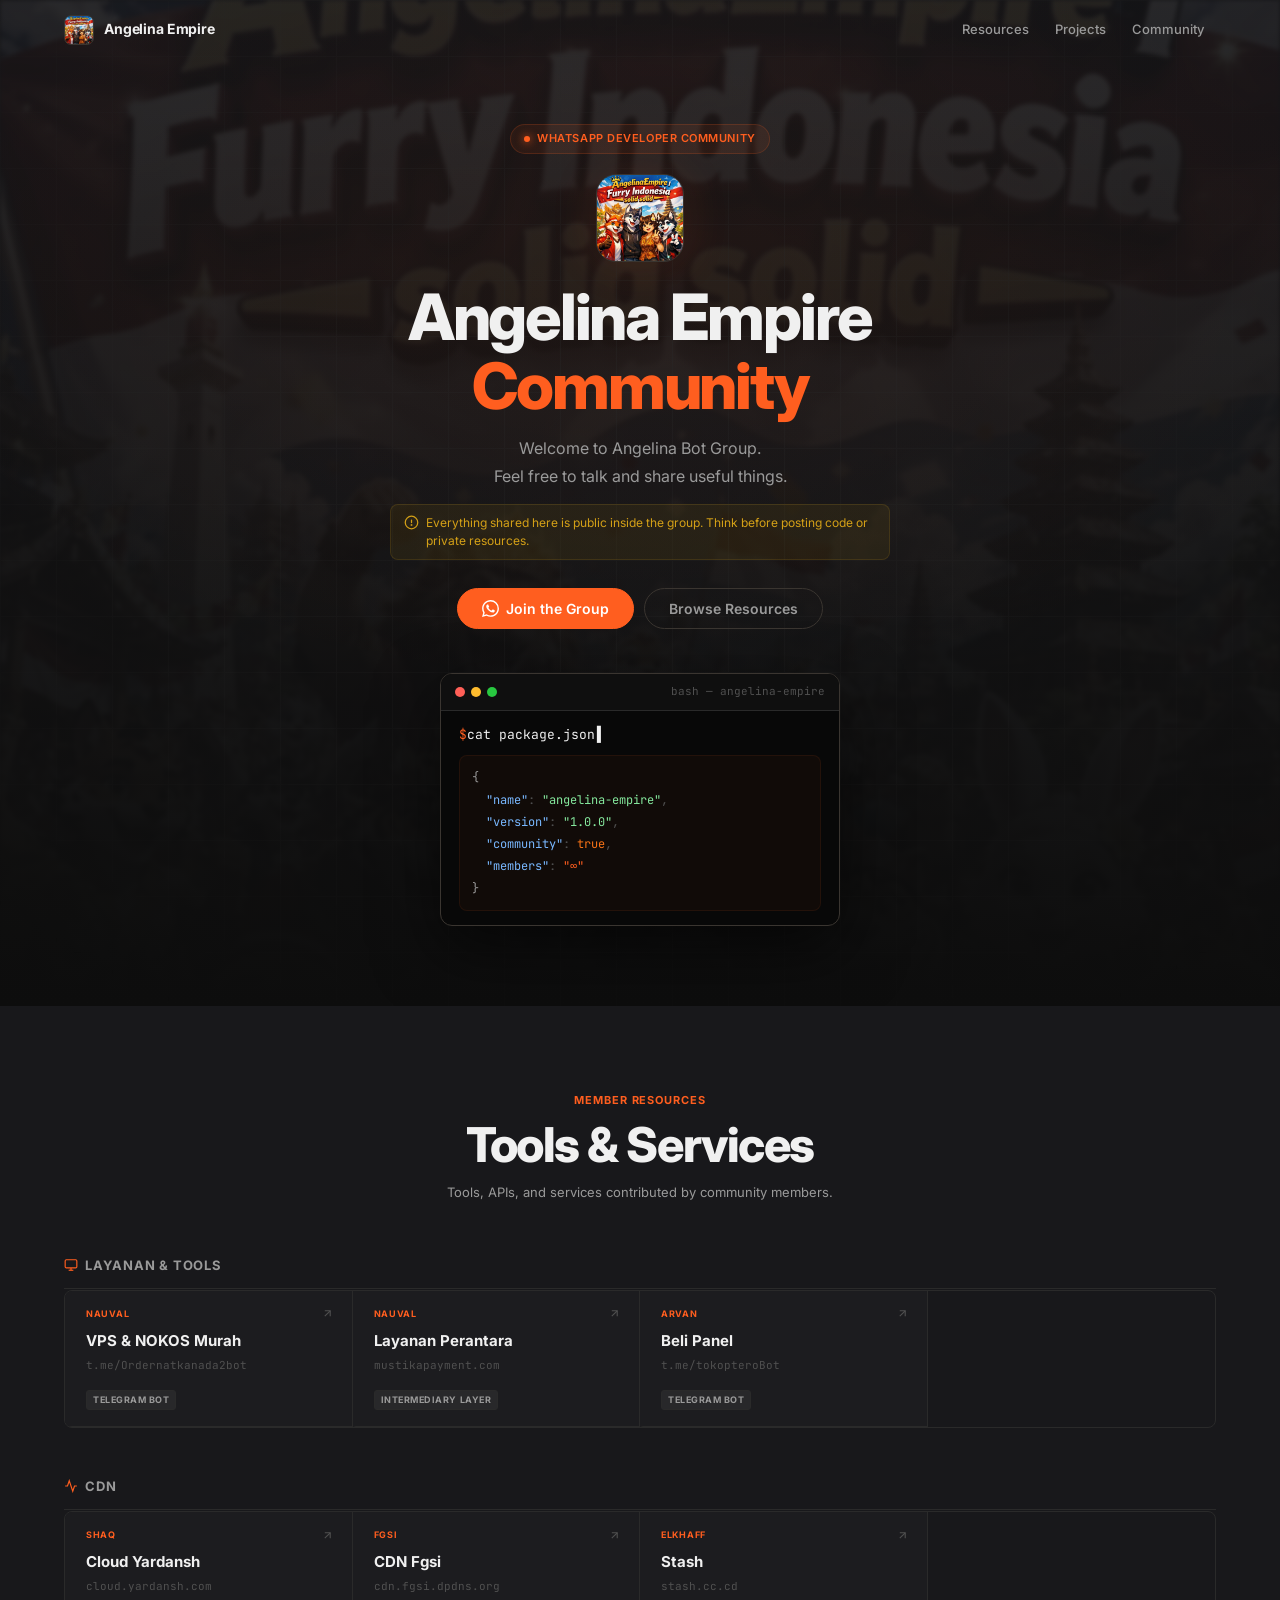
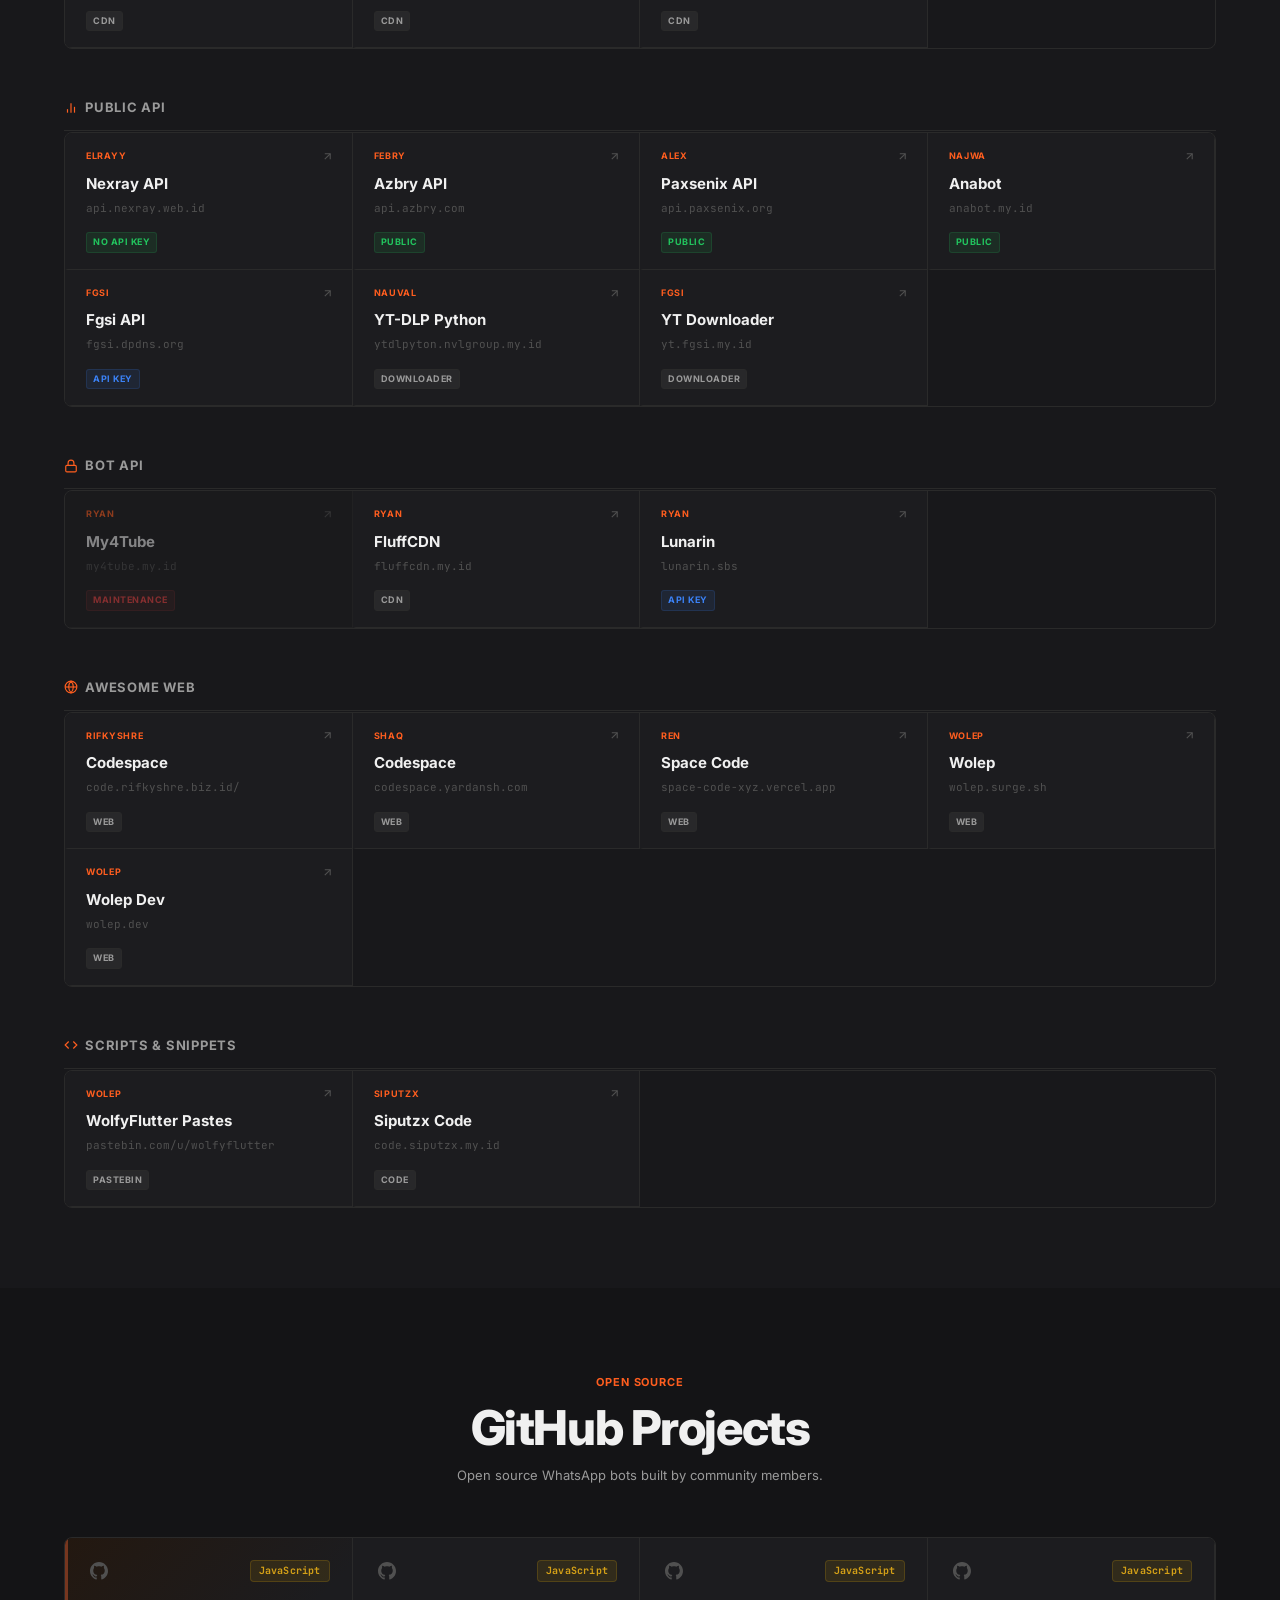
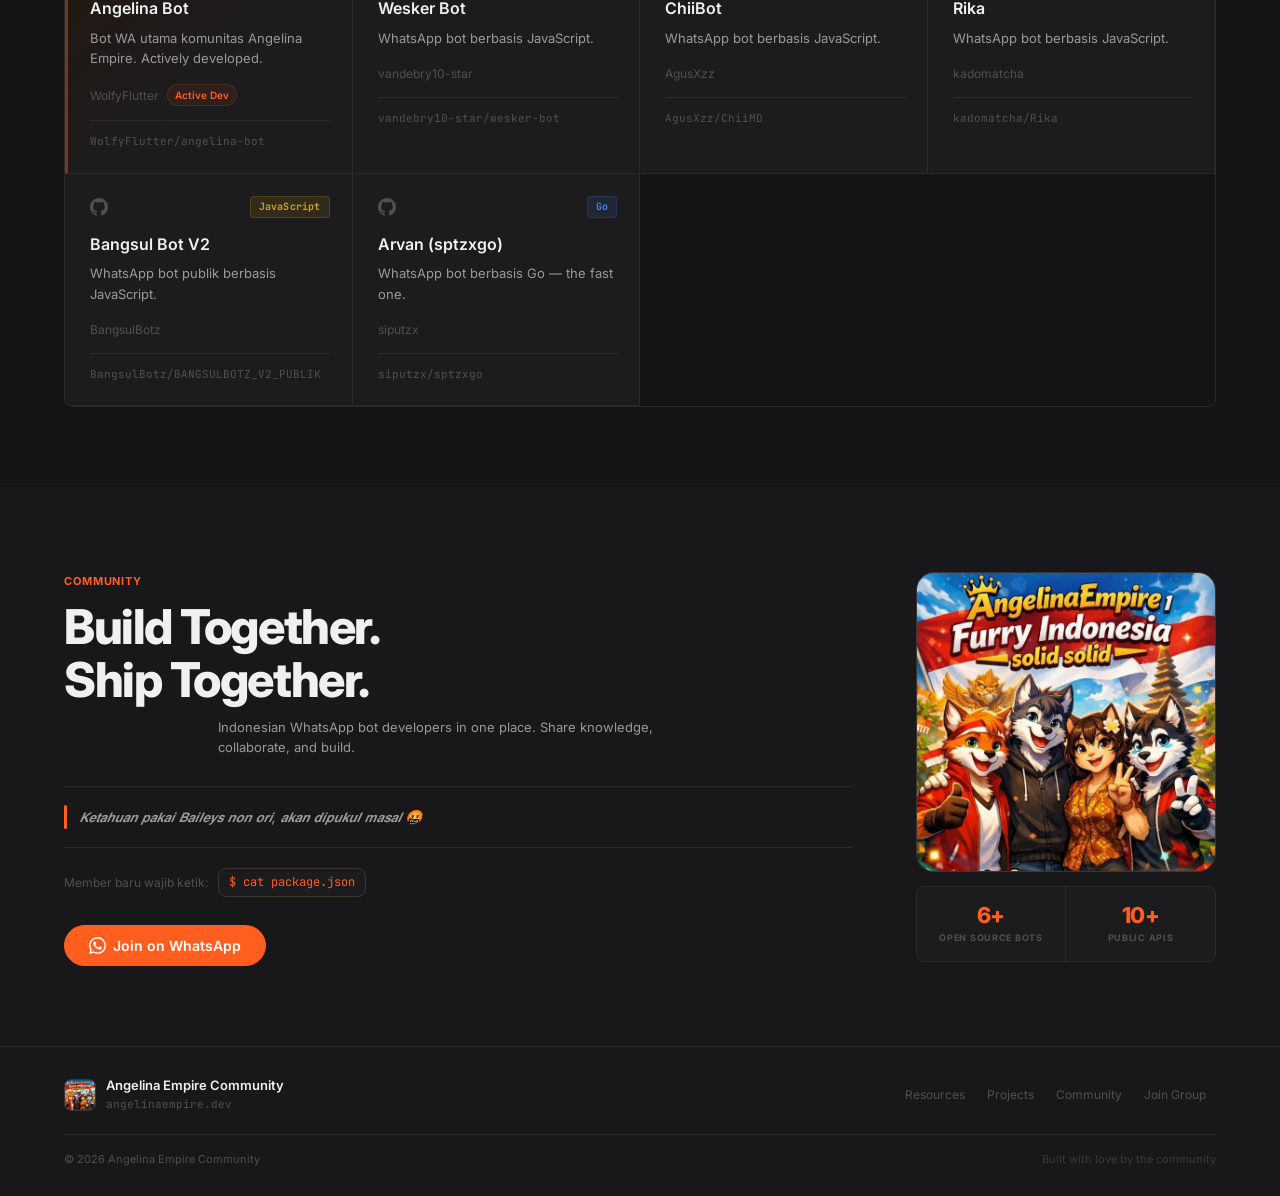
==== commit e2ce6ee6: "Update index.html" ====
--- a/index.html
+++ b/index.html
@@ -308,6 +308,15 @@
           Awesome Web
         </h3>
         <div class="resource-grid">
+           <a href="https://code.rifkyshre.biz.id/" target="_blank" rel="noopener" class="resource-card">
+            <div class="rc-top">
+              <span class="rc-owner">RifkyShre</span>
+              <svg class="rc-arrow" width="13" height="13" viewBox="0 0 24 24" fill="none" stroke="currentColor" stroke-width="2" aria-hidden="true"><line x1="7" y1="17" x2="17" y2="7"/><polyline points="7 7 17 7 17 17"/></svg>
+            </div>
+            <h4 class="rc-title">Codespace</h4>
+            <p class="rc-url">code.rifkyshre.biz.id/</p>
+            <span class="rc-tag">Web</span>
+          </a>
           <a href="https://codespace.yardansh.com" target="_blank" rel="noopener" class="resource-card">
             <div class="rc-top">
               <span class="rc-owner">Shaq</span>
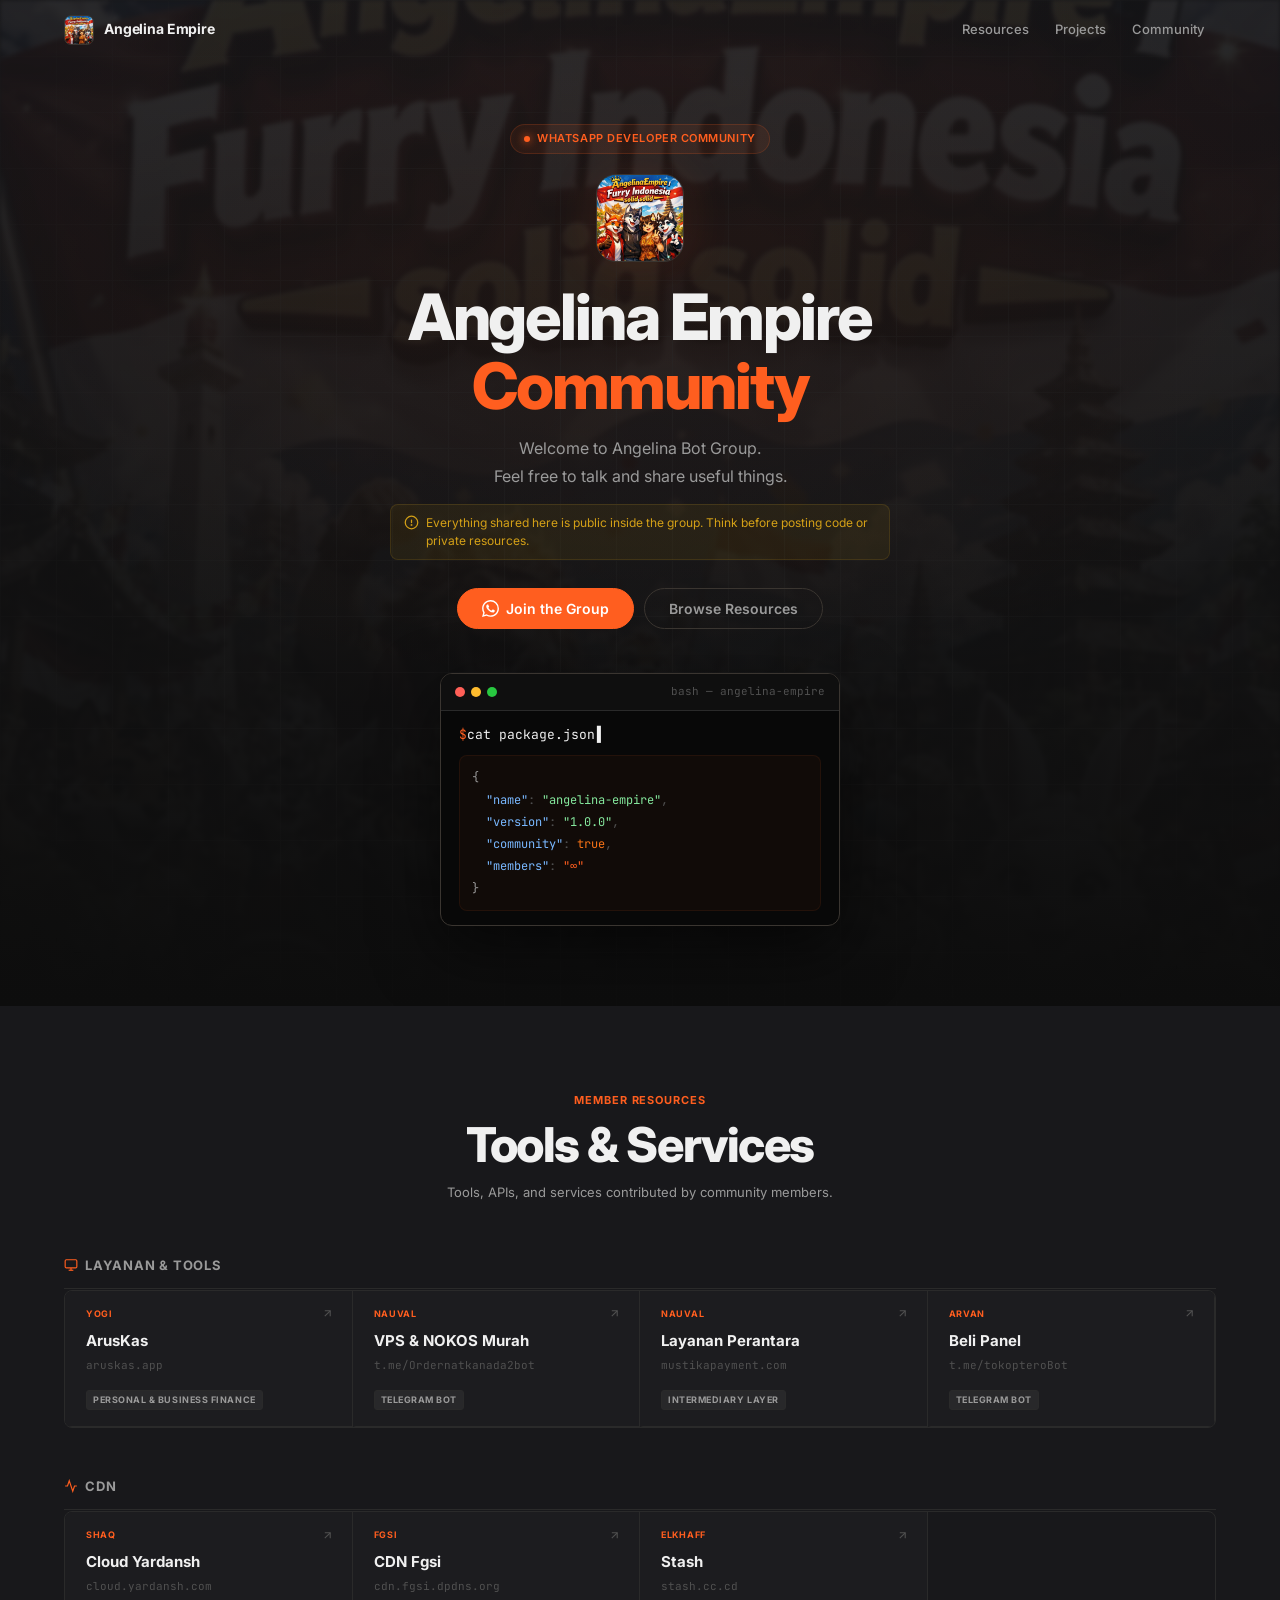
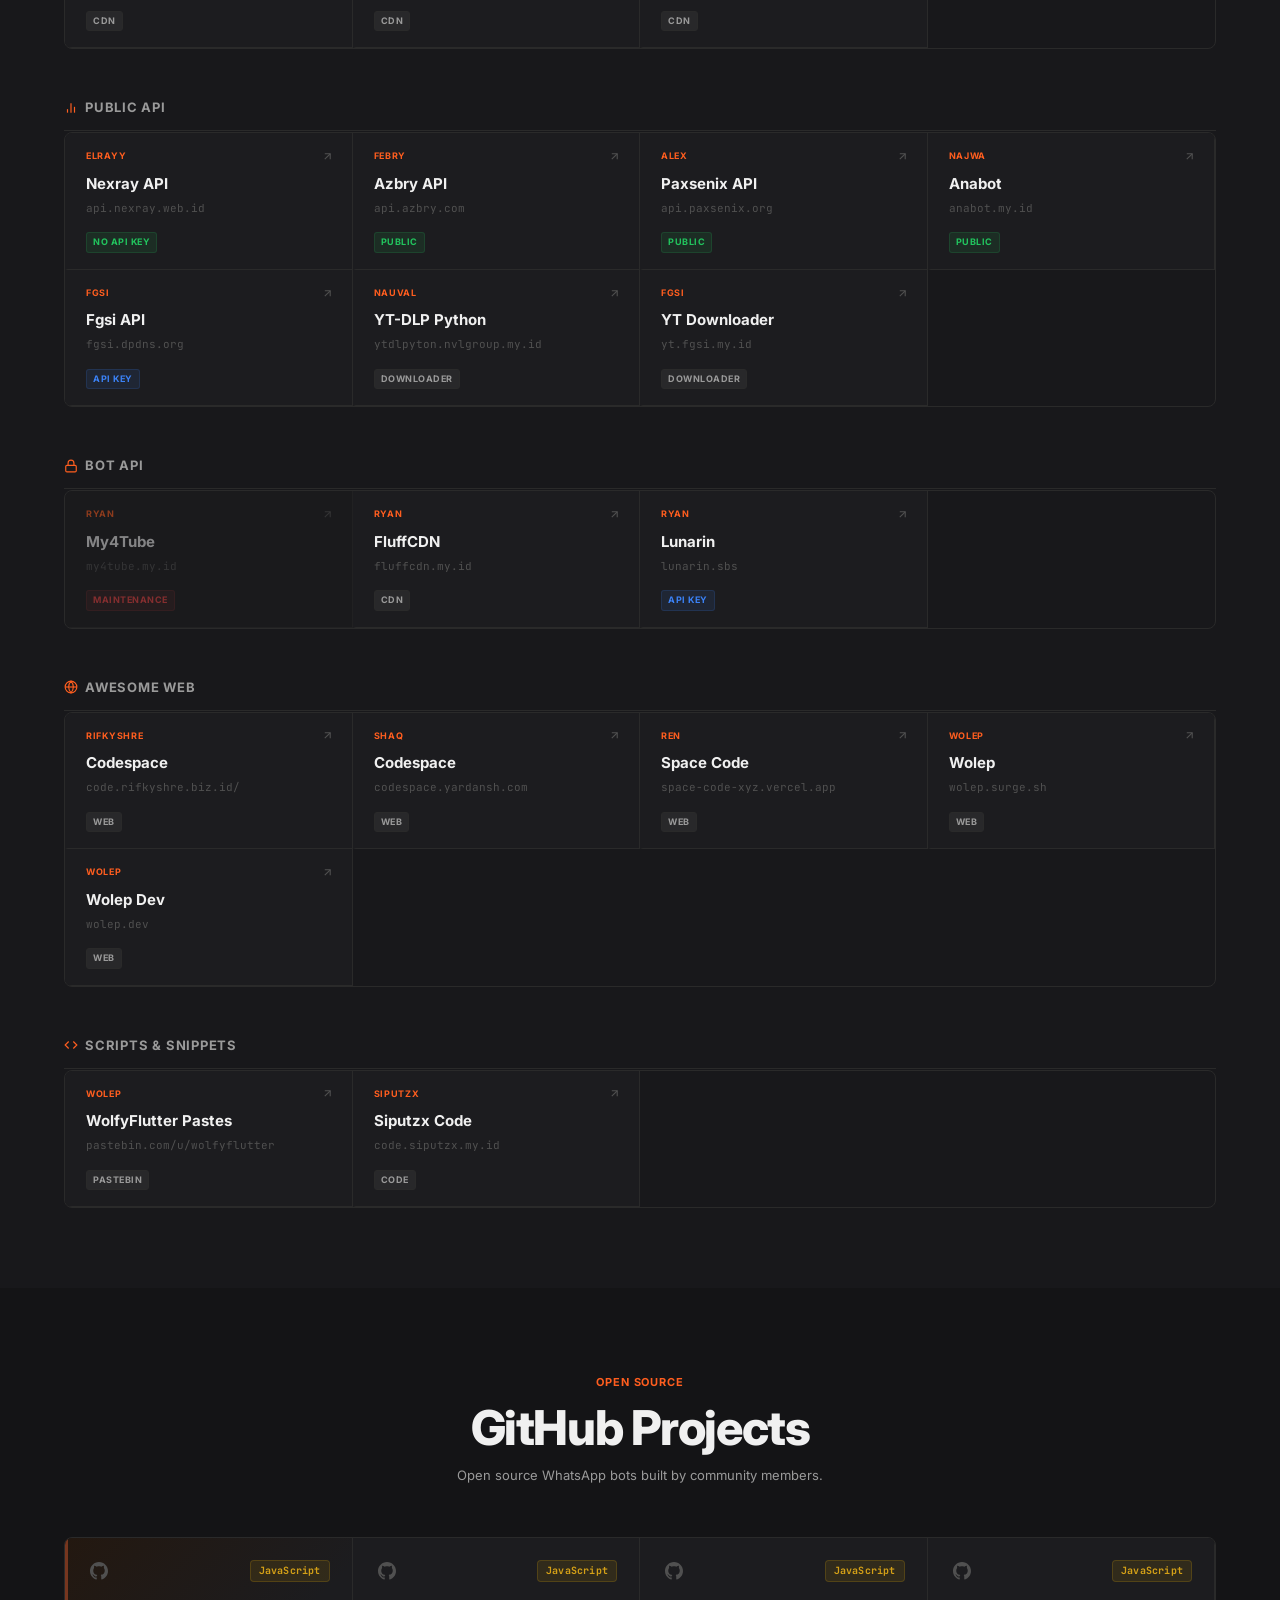
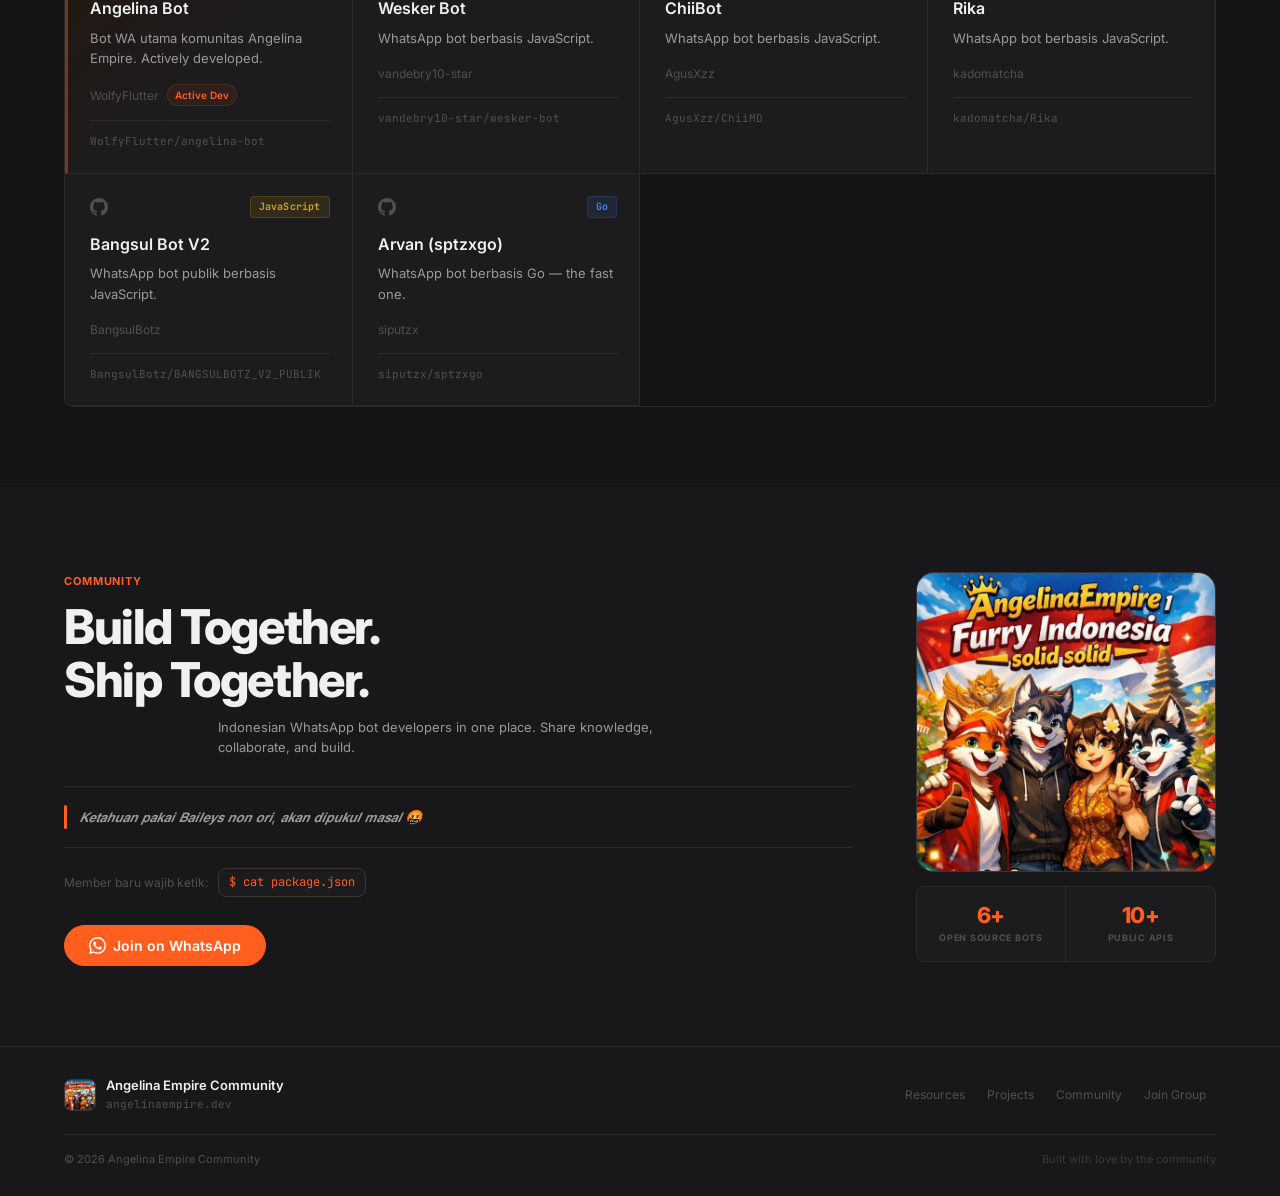
==== commit 26db9400: "Add resource card for ArusKas" ====
--- a/index.html
+++ b/index.html
@@ -41,7 +41,7 @@
     </div>
   </nav>
 
-  <!-- MOBILE MENU -->
+  <!-- MOBILE MENUU -->
   <div class="mobile-menu" id="mobileMenu">
     <a href="#resources" class="mobile-link">Resources</a>
     <a href="#projects" class="mobile-link">Projects</a>
@@ -123,6 +123,18 @@
           Layanan &amp; Tools
         </h3>
         <div class="resource-grid">
+          <a href="https://aruskas.app" target="_blank" rel="noopener" class="resource-card">
+  <div class="rc-top">
+    <span class="rc-owner">Yogi</span>
+    <svg class="rc-arrow" width="13" height="13" viewBox="0 0 24 24" fill="none" stroke="currentColor" stroke-width="2" aria-hidden="true">
+      <line x1="7" y1="17" x2="17" y2="7"/>
+      <polyline points="7 7 17 7 17 17"/>
+    </svg>
+  </div>
+  <h4 class="rc-title">ArusKas</h4>
+  <p class="rc-url">aruskas.app</p>
+  <span class="rc-tag">Personal & Business Finance</span>
+</a>
           <a href="https://t.me/Ordernatkanada2bot" target="_blank" rel="noopener" class="resource-card">
             <div class="rc-top">
               <span class="rc-owner">Nauval</span>
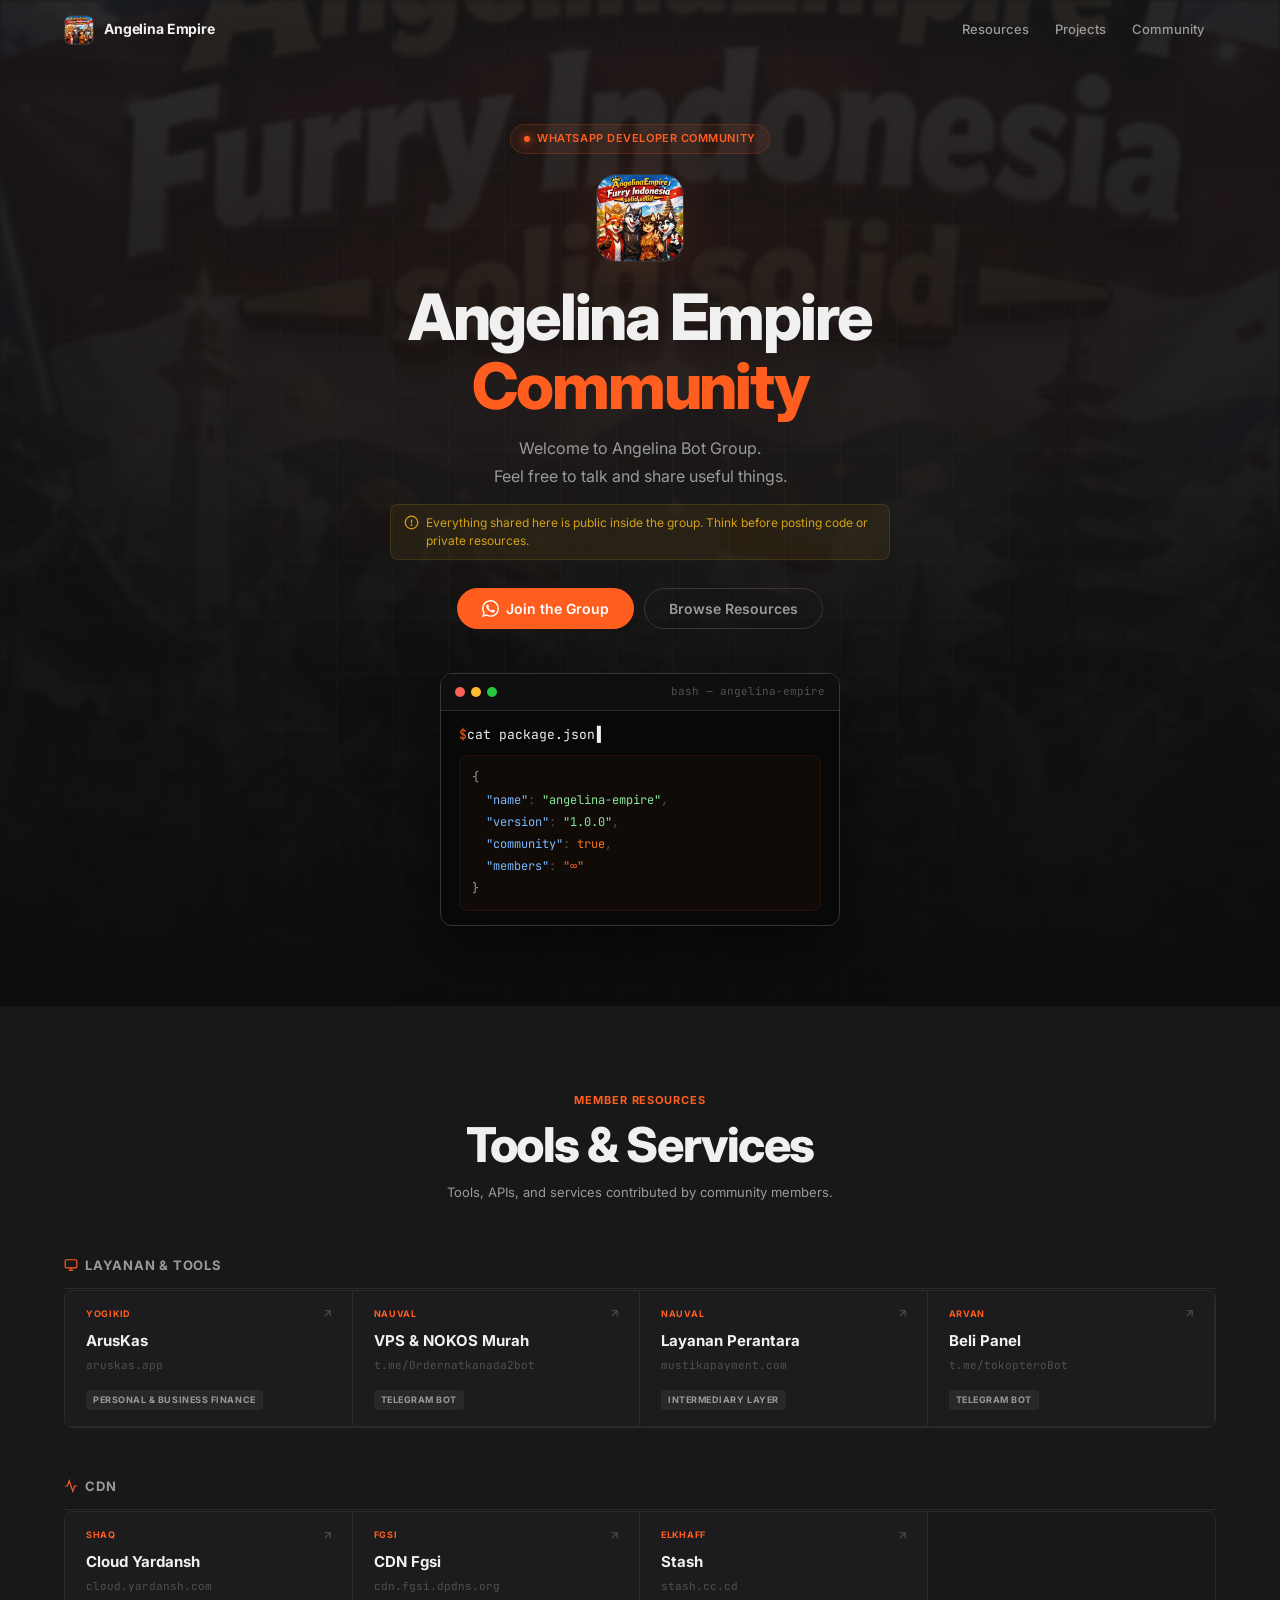
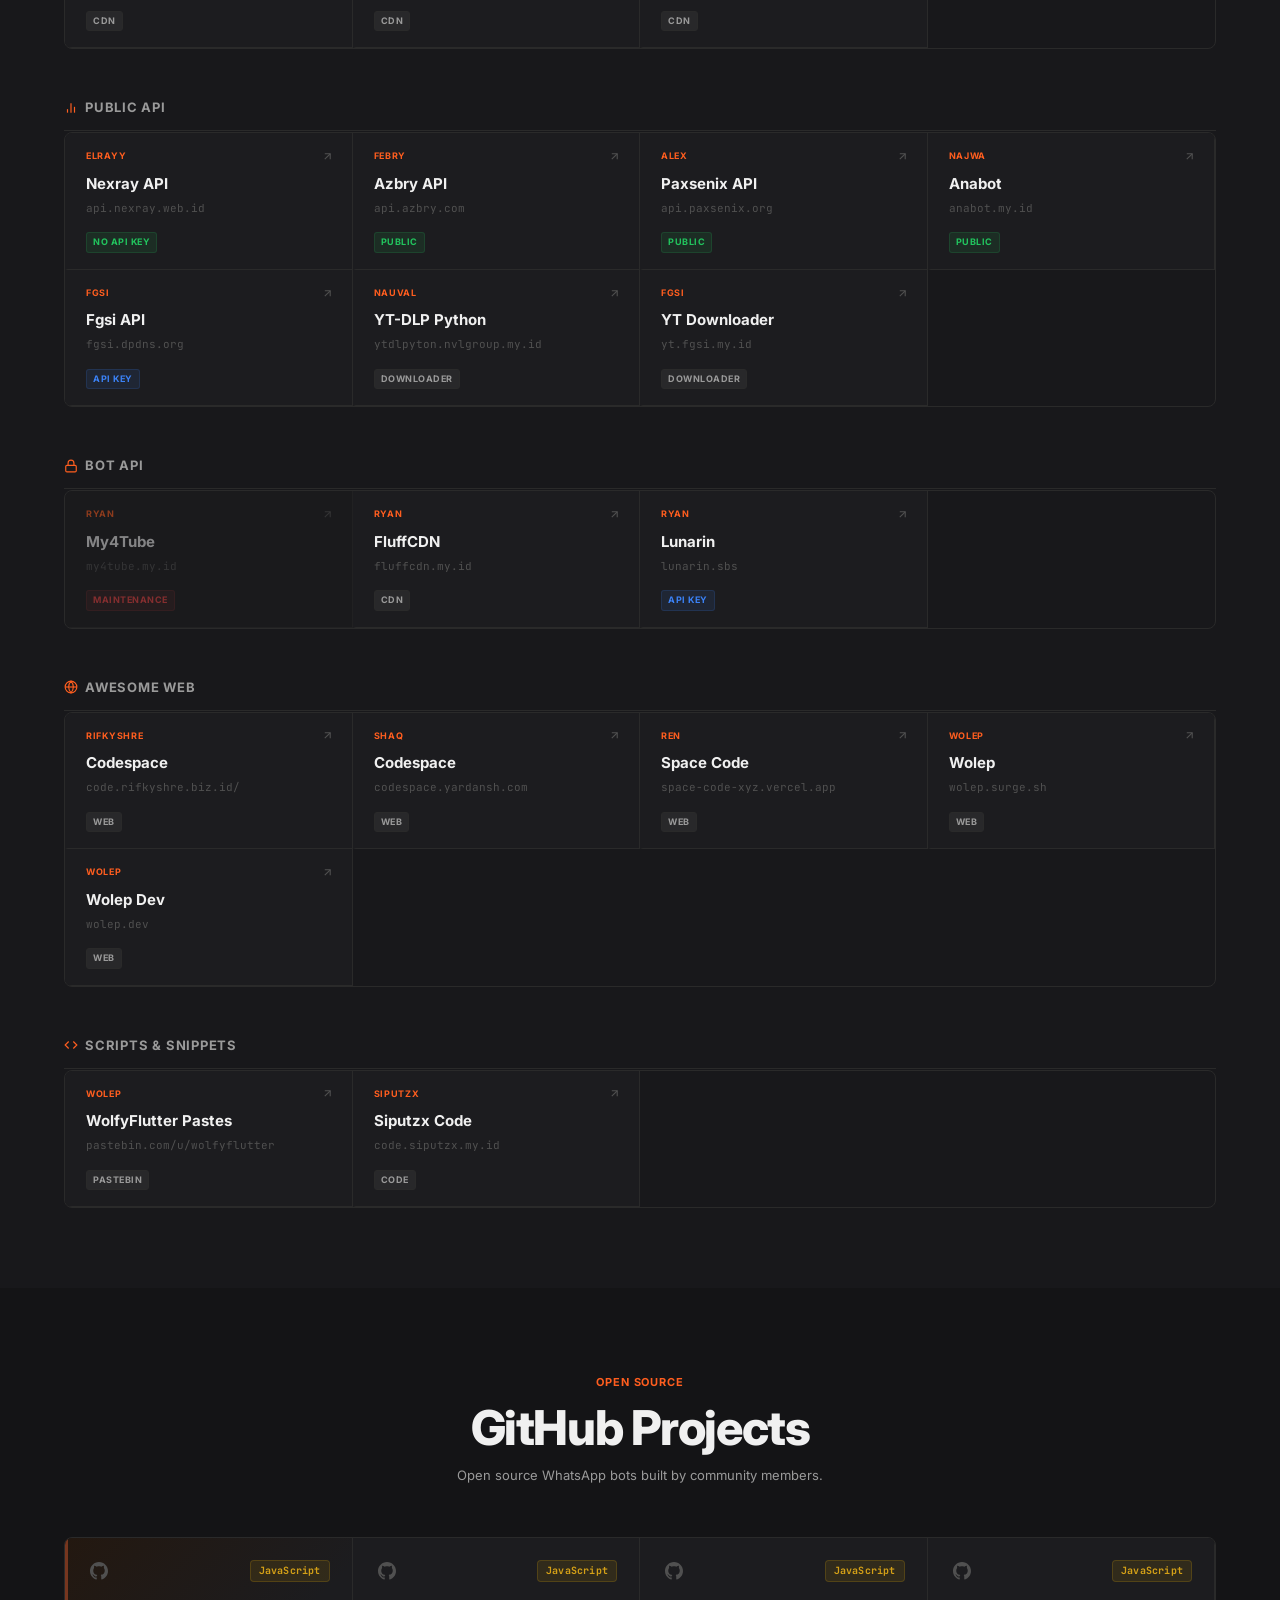
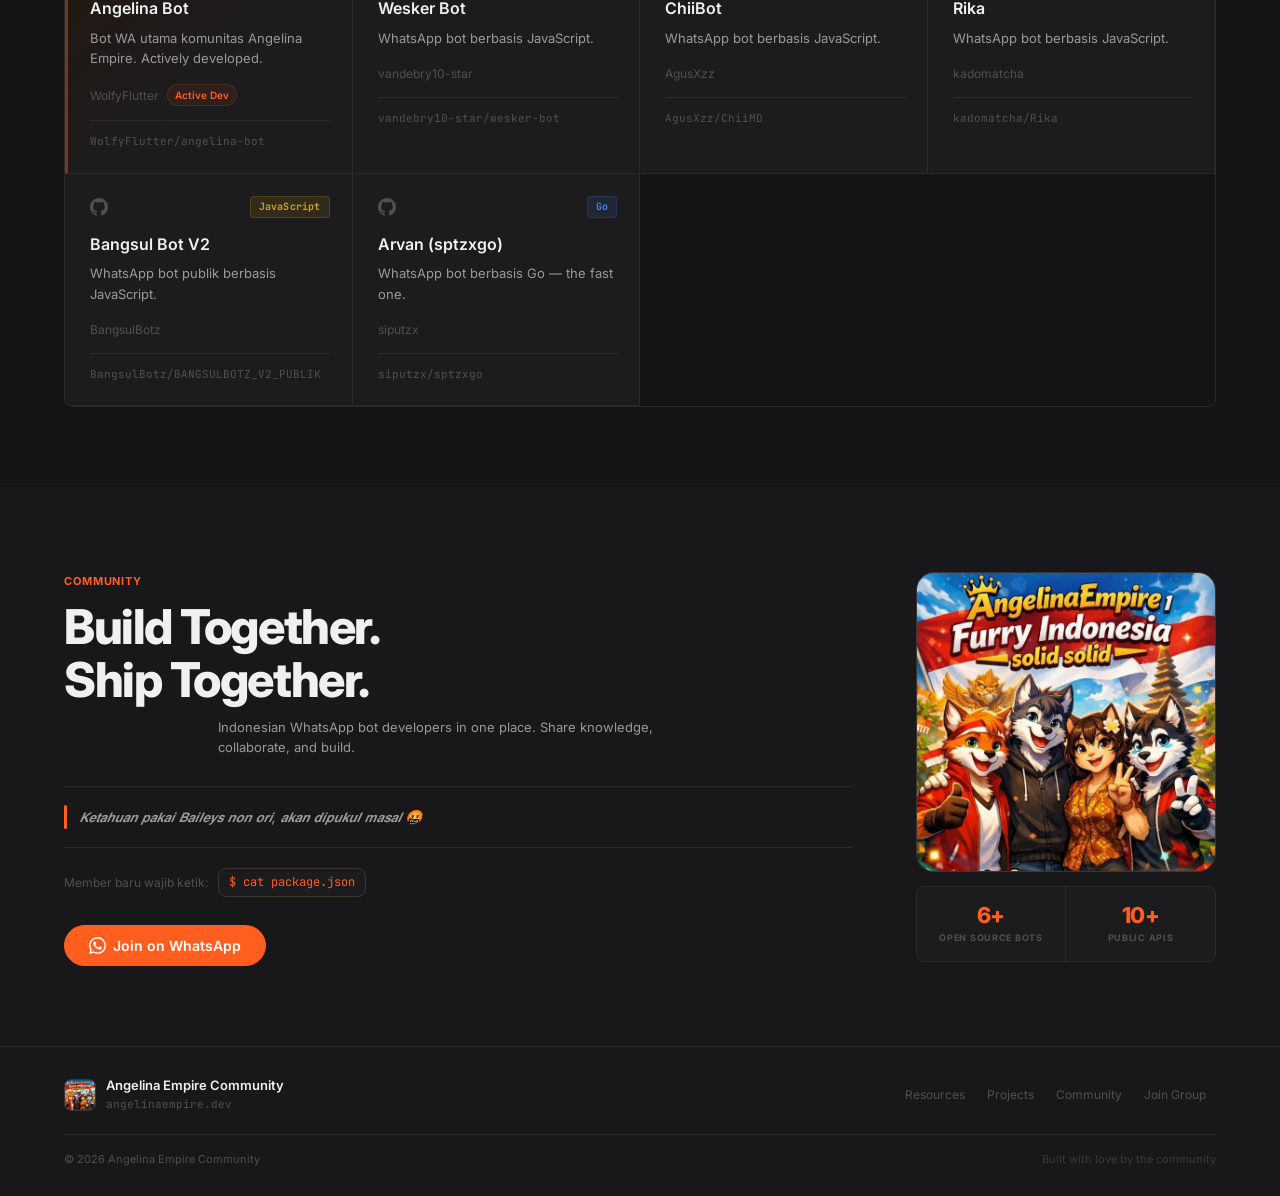
==== commit b29d63ae: "Update index.html" ====
--- a/index.html
+++ b/index.html
@@ -125,7 +125,7 @@
         <div class="resource-grid">
           <a href="https://aruskas.app" target="_blank" rel="noopener" class="resource-card">
   <div class="rc-top">
-    <span class="rc-owner">Yogi</span>
+    <span class="rc-owner">YOGIKID</span>
     <svg class="rc-arrow" width="13" height="13" viewBox="0 0 24 24" fill="none" stroke="currentColor" stroke-width="2" aria-hidden="true">
       <line x1="7" y1="17" x2="17" y2="7"/>
       <polyline points="7 7 17 7 17 17"/>
